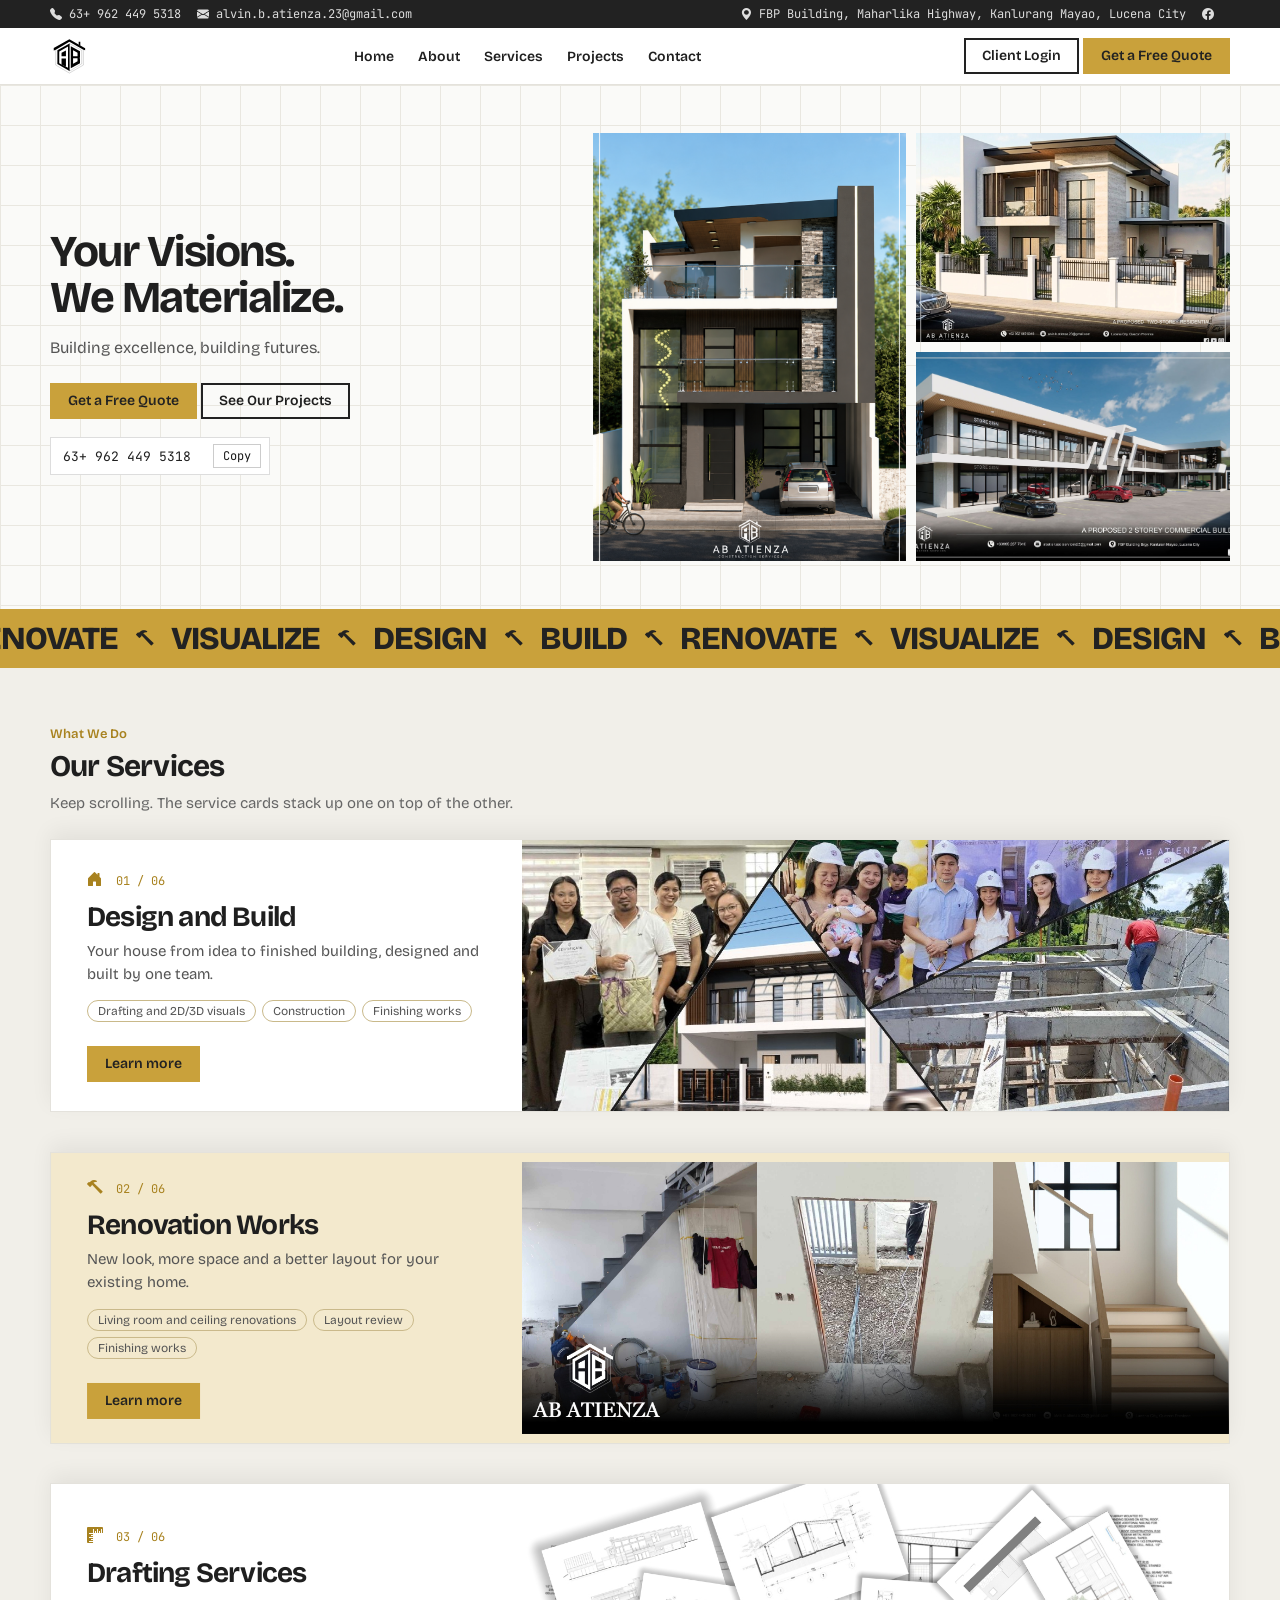
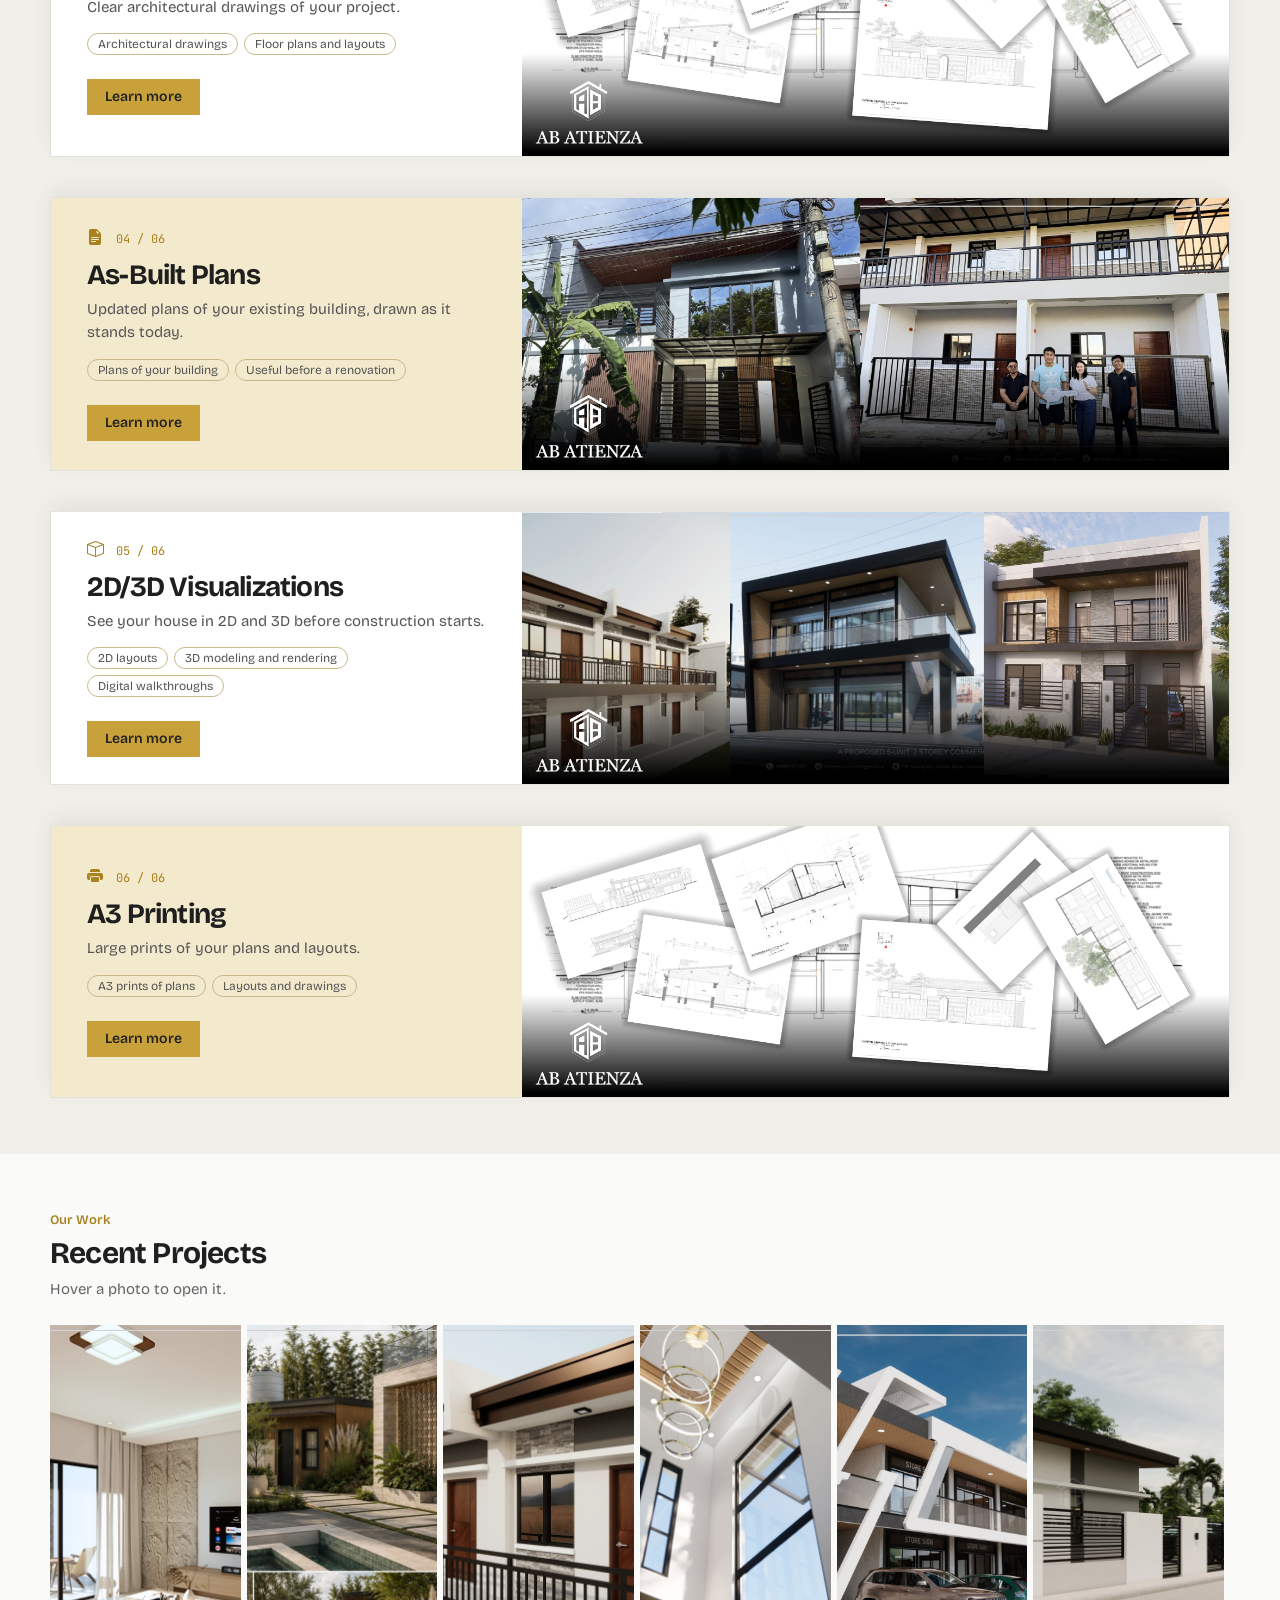
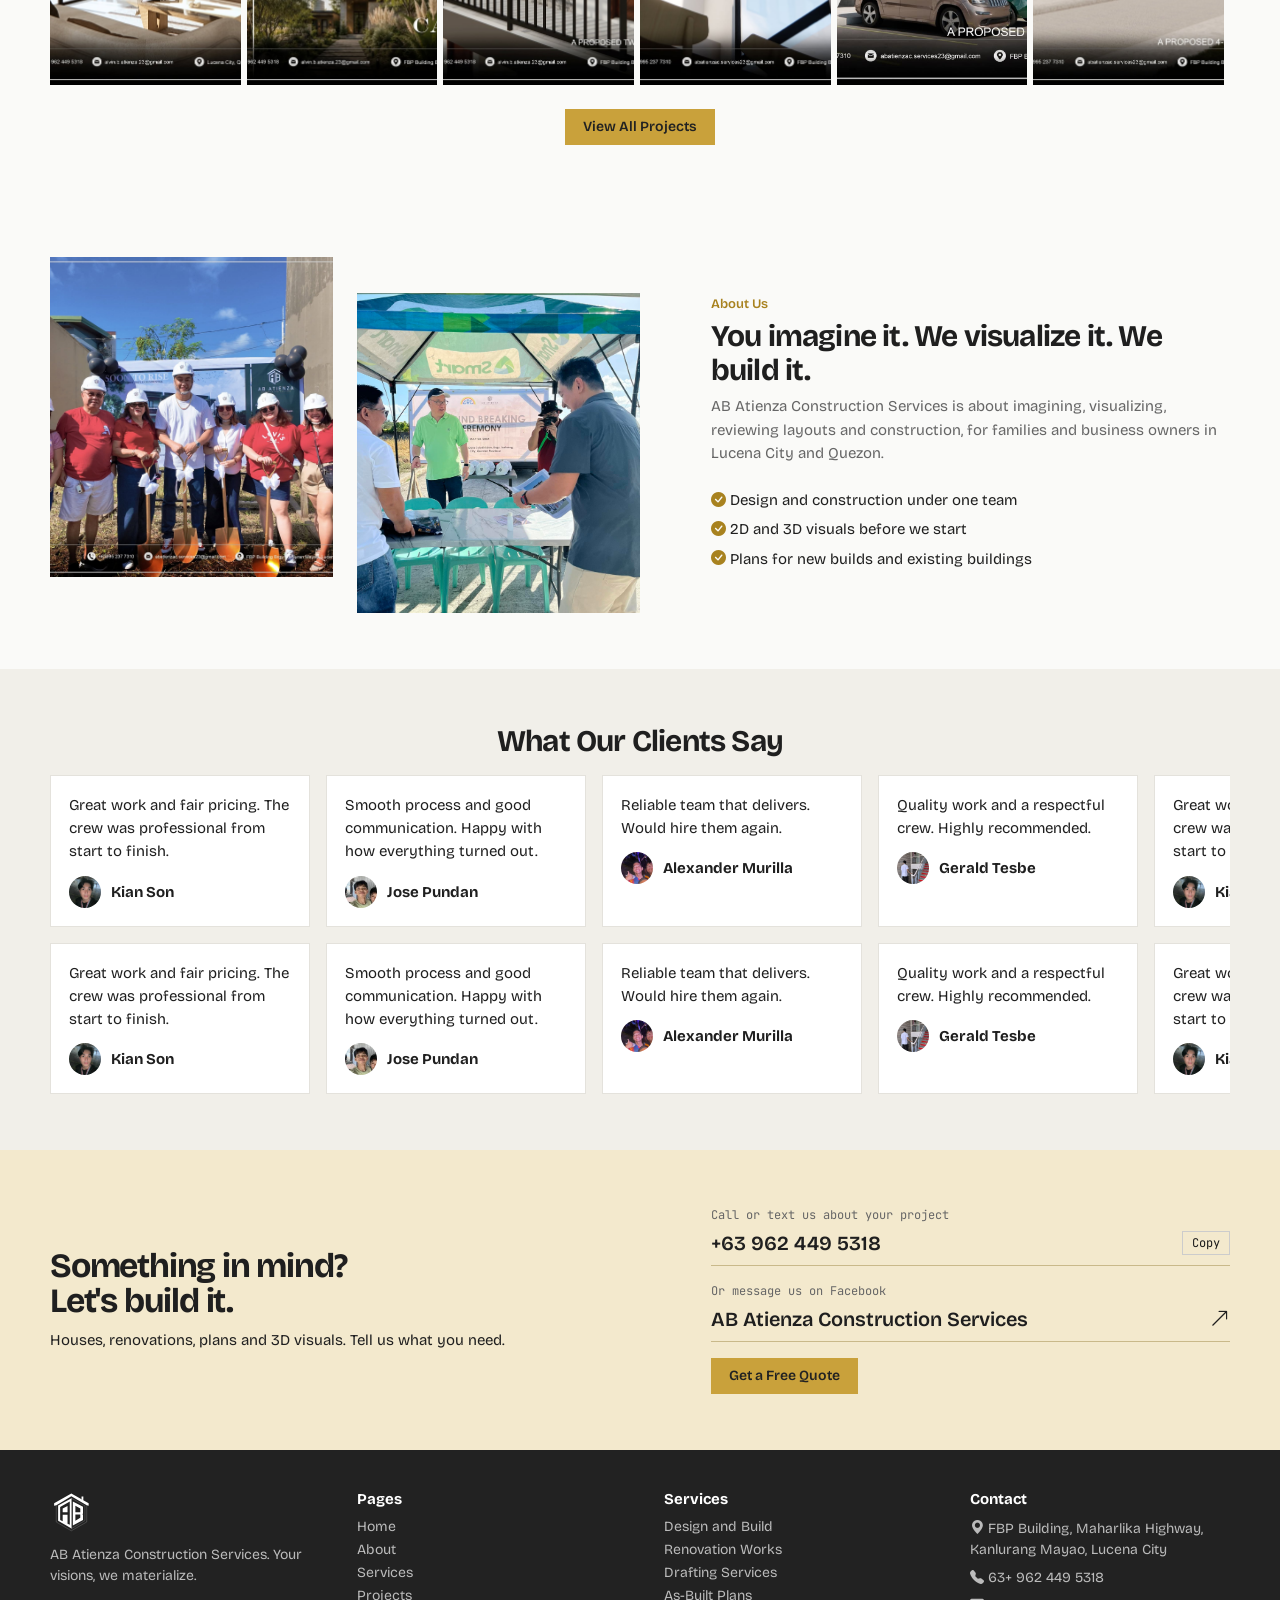
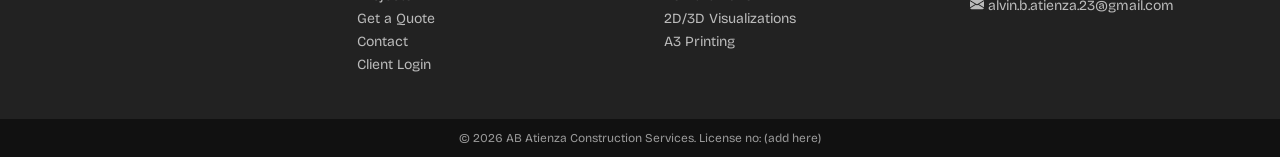
==== index.html @ c25ecf09 "v1" ====
<!doctype html>
<html>
  <head>
    <meta charset="UTF-8" />
    <title>AB Atienza Construction Services | Lucena City</title>
    <link rel="preconnect" href="https://fonts.googleapis.com" />
    <link rel="preconnect" href="https://fonts.gstatic.com" crossorigin />
    <link
      rel="stylesheet"
      href="https://fonts.googleapis.com/css2?family=Bricolage+Grotesque:opsz,wght@12..96,400;12..96,600;12..96,800&family=JetBrains+Mono&display=swap"
    />
    <link
      rel="stylesheet"
      href="https://cdn.jsdelivr.net/npm/bootstrap-icons@1.13.1/font/bootstrap-icons.min.css"
    />
    <link rel="stylesheet" href="css/styles.css" />
    <link rel="stylesheet" href="css/intro.css" />
    <script>
      // skip the intro on repeat visits (same session) and for reduced-motion visitors
      try {
        if (
          sessionStorage.getItem("abIntroSeen") === "1" ||
          matchMedia("(prefers-reduced-motion: reduce)").matches
        ) {
          document.documentElement.className = "no-intro";
        }
      } catch (e) {}
    </script>
    <noscript
      ><style>
        #intro {
          display: none;
        }
      </style></noscript
    >
  </head>
  <body>
    <!-- INTRO: logo pieces fly in and join. Remove this block, intro.css and intro.js to delete the intro. -->
    <div id="intro">
      <svg
        viewBox="0 0 1300 1150"
        xmlns="http://www.w3.org/2000/svg"
        aria-hidden="true"
      >
        <!-- Roof -->
        <g
          class="piece"
          style="--x: -1100px; --y: -750px; --r: -35deg; --d: 0.48s"
        >
          <polygon
            points="630,30 1142,320 1142,392 1085,372 630,112 190,372 122,394 122,318"
            fill="#000"
          />
        </g>
        <!-- Chimney -->
        <g
          class="piece"
          style="--x: 950px; --y: -900px; --r: 160deg; --d: 0.58s"
        >
          <polygon points="932,115 985,115 985,245 932,200" fill="#000" />
        </g>
        <!-- Outer hexagon outline -->
        <g class="piece" style="--x: 0px; --y: 1300px; --r: 12deg; --d: 0.16s">
          <polyline
            points="185,375 185,870 630,1130 1085,870 1085,375"
            fill="none"
            stroke="#000"
            stroke-width="5"
            stroke-linejoin="round"
          />
        </g>
        <!-- Right face -->
        <g
          class="piece"
          style="--x: 1250px; --y: 300px; --r: 25deg; --d: 0.08s"
        >
          <polygon
            points="635,170 1030,390 1030,830 635,1065"
            fill="#fff"
            stroke="#000"
            stroke-width="5"
            stroke-linejoin="round"
          />
        </g>
        <!-- Left face -->
        <g class="piece" style="--x: -1250px; --y: 350px; --r: -25deg; --d: 0s">
          <polygon points="240,385 635,170 635,1065 240,835" fill="#000" />
        </g>
        <!-- A -->
        <g
          class="piece"
          style="--x: -1000px; --y: 750px; --r: -50deg; --d: 0.3s"
        >
          <polygon
            class="ghost"
            points="300,425 585,265 585,955 300,810"
            fill="#fff"
          />
          <polygon points="375,585 375,470 518,395 518,585" fill="#000" />
          <polygon points="375,655 518,655 518,925 375,850" fill="#000" />
        </g>
        <!-- B -->
        <g
          class="piece"
          style="--x: 1000px; --y: 750px; --r: 55deg; --d: 0.38s"
        >
          <polygon
            points="675,262 975,420 975,622 958,638 975,655 975,810 675,975"
            fill="#000"
          />
          <polygon points="750,390 895,468 895,585 750,585" fill="#fff" />
          <polygon points="750,650 895,650 895,748 750,830" fill="#fff" />
        </g>
      </svg>
    </div>

    <div class="topbar">
      <div>
        <span><i class="bi bi-telephone-fill"></i> 63+ 962 449 5318</span
        ><span
          ><i class="bi bi-envelope-fill"></i>
          alvin.b.atienza.23@gmail.com</span
        >
      </div>
      <div>
        <span
          ><i class="bi bi-geo-alt-fill"></i> FBP Building, Maharlika Highway,
          Kanlurang Mayao, Lucena City</span
        ><a href="https://www.facebook.com/ABATIENZACONSTRUCTIONSERVICES/"
          ><i class="bi bi-facebook"></i
        ></a>
      </div>
    </div>

    <div class="navbar">
      <!-- LOGO -->
      <a href="index.html"
        ><img src="images/ab-logo.svg" alt="AB Atienza logo"
      /></a>
      <div class="menu">
        <a href="index.html">Home</a><a href="about.html">About</a
        ><a href="services.html">Services</a><a href="projects.html">Projects</a
        ><a href="contact.html">Contact</a>
      </div>
      <div>
        <a class="btn2" href="portal/login.html">Client Login</a>
        <a class="btn" href="quote.html">Get a Free Quote</a>
      </div>
    </div>

    <div class="hero" id="hero" onmousemove="moveInHero(event)">
      <div class="glow" id="glow"></div>
      <div class="herotext">
        <h1>
          <span class="w1">Your Visions.</span>
          <span class="w2">We Materialize.</span>
        </h1>
        <p class="herosub">Building excellence, building futures.</p>
        <a class="btn" href="quote.html">Get a Free Quote</a>
        <a class="btn2" href="projects.html">See Our Projects</a>
        <div class="phonechip">
          <span>63+ 962 449 5318</span
          ><button class="copybutton" onclick="copyPhone(this)">Copy</button>
        </div>
      </div>
      <div class="collage">
        <img
          class="big"
          src="images/collage/2.png"
          alt="Proposed residential renovation"
        />
        <img src="images/collage/1.jpg" alt="Proposed two-storey residential" />
        <img
          src="images/collage/3.jpg"
          alt="Proposed two-storey commercial building"
        />
      </div>
    </div>

    <div class="band">
      <div class="bandtext" id="bandText">
        <div class="bandgroup">
          <span>DESIGN</span><i class="bi bi-hammer"></i><span>BUILD</span
          ><i class="bi bi-hammer"></i><span>RENOVATE</span
          ><i class="bi bi-hammer"></i><span>VISUALIZE</span
          ><i class="bi bi-hammer"></i>
        </div>
        <div class="bandgroup">
          <span>DESIGN</span><i class="bi bi-hammer"></i><span>BUILD</span
          ><i class="bi bi-hammer"></i><span>RENOVATE</span
          ><i class="bi bi-hammer"></i><span>VISUALIZE</span
          ><i class="bi bi-hammer"></i>
        </div>
        <div class="bandgroup">
          <span>DESIGN</span><i class="bi bi-hammer"></i><span>BUILD</span
          ><i class="bi bi-hammer"></i><span>RENOVATE</span
          ><i class="bi bi-hammer"></i><span>VISUALIZE</span
          ><i class="bi bi-hammer"></i>
        </div>
      </div>
    </div>

    <div class="section gray">
      <p class="gold">What We Do</p>
      <h2 class="title">Our Services</h2>
      <p class="sub">
        Keep scrolling. The service cards stack up one on top of the other.
      </p>
      <div class="stack">
        <div class="stackcard">
          <div class="stacktext">
            <span class="stacknum"
              ><i class="bi bi-house-door-fill"></i> 01 / 06</span
            >
            <h3>Design and Build</h3>
            <p>
              Your house from idea to finished building, designed and built by
              one team.
            </p>
            <div class="stacktags">
              <span class="stacktag">Drafting and 2D/3D visuals</span
              ><span class="stacktag">Construction</span
              ><span class="stacktag">Finishing works</span>
            </div>
            <a class="btn" href="services.html">Learn more</a>
          </div>
          <img src="images/services/designtobuild.jpg" alt="Design and Build" />
        </div>
        <div class="stackcard">
          <div class="stacktext">
            <span class="stacknum"><i class="bi bi-hammer"></i> 02 / 06</span>
            <h3>Renovation Works</h3>
            <p>
              New look, more space and a better layout for your existing home.
            </p>
            <div class="stacktags">
              <span class="stacktag">Living room and ceiling renovations</span
              ><span class="stacktag">Layout review</span
              ><span class="stacktag">Finishing works</span>
            </div>
            <a class="btn" href="services.html">Learn more</a>
          </div>
          <img src="images/services/renovation.jpg" alt="Renovation Works" />
        </div>
        <div class="stackcard">
          <div class="stacktext">
            <span class="stacknum"><i class="bi bi-rulers"></i> 03 / 06</span>
            <h3>Drafting Services</h3>
            <p>Clear architectural drawings of your project.</p>
            <div class="stacktags">
              <span class="stacktag">Architectural drawings</span
              ><span class="stacktag">Floor plans and layouts</span>
            </div>
            <a class="btn" href="services.html">Learn more</a>
          </div>
          <img src="images/services/drawing.jpg" alt="Drafting Services" />
        </div>
        <div class="stackcard">
          <div class="stacktext">
            <span class="stacknum"
              ><i class="bi bi-file-earmark-text-fill"></i> 04 / 06</span
            >
            <h3>As-Built Plans</h3>
            <p>
              Updated plans of your existing building, drawn as it stands today.
            </p>
            <div class="stacktags">
              <span class="stacktag">Plans of your building</span
              ><span class="stacktag">Useful before a renovation</span>
            </div>
            <a class="btn" href="services.html">Learn more</a>
          </div>
          <img src="images/services/builtplans.jpg" alt="As-Built Plans" />
        </div>
        <div class="stackcard">
          <div class="stacktext">
            <span class="stacknum"><i class="bi bi-box"></i> 05 / 06</span>
            <h3>2D/3D Visualizations</h3>
            <p>See your house in 2D and 3D before construction starts.</p>
            <div class="stacktags">
              <span class="stacktag">2D layouts</span
              ><span class="stacktag">3D modeling and rendering</span
              ><span class="stacktag">Digital walkthroughs</span>
            </div>
            <a class="btn" href="services.html">Learn more</a>
          </div>
          <img src="images/services/drafting.jpg" alt="2D/3D Visualizations" />
        </div>
        <div class="stackcard">
          <div class="stacktext">
            <span class="stacknum"
              ><i class="bi bi-printer-fill"></i> 06 / 06</span
            >
            <h3>A3 Printing</h3>
            <p>Large prints of your plans and layouts.</p>
            <div class="stacktags">
              <span class="stacktag">A3 prints of plans</span
              ><span class="stacktag">Layouts and drawings</span>
            </div>
            <a class="btn" href="services.html">Learn more</a>
          </div>
          <img src="images/services/drawing.jpg" alt="A3 Printing" />
        </div>
      </div>
    </div>

    <div class="section">
      <p class="gold">Our Work</p>
      <h2 class="title">Recent Projects</h2>
      <p class="sub">Hover a photo to open it.</p>
      <div class="panels">
        <div class="panel">
          <img
            src="images/recent-projects/livingroom.jpg"
            alt="Project 1"
          /><span>Living Room Renovation</span>
        </div>
        <div class="panel">
          <img
            src="images/recent-projects/casamaria.jpg"
            alt="Project 2"
          /><span>Casa Maria - Private Resort</span>
        </div>
        <div class="panel">
          <img
            src="images/recent-projects/residential.jpg"
            alt="Project 3"
          /><span>Two-Story Residential Building</span>
        </div>
        <div class="panel">
          <img
            src="images/recent-projects/highceiling.jpg"
            alt="Project 4"
          /><span>High Ceiling Renovation</span>
        </div>
        <div class="panel">
          <img
            src="images/recent-projects/commercial.jpg"
            alt="Project 5"
          /><span>Two-Story Commercial Building</span>
        </div>
        <div class="panel">
          <img src="images/recent-projects/bungalow.jpg" alt="Project 6" /><span
            >4 Bedroom Bungalow house</span
          >
        </div>
      </div>
      <p class="center">
        <a class="btn" href="projects.html">View All Projects</a>
      </p>
    </div>

    <div class="section about">
      <div class="aboutpics">
        <img src="images/team.jpg" alt="Our work" /><img
          src="images/team2.jpg"
          alt="Our work"
        />
      </div>
      <div class="abouttext">
        <p class="gold">About Us</p>
        <h2 class="title">You imagine it. We visualize it. We build it.</h2>
        <p class="sub">
          AB Atienza Construction Services is about imagining, visualizing,
          reviewing layouts and construction, for families and business owners
          in Lucena City and Quezon.
        </p>
        <p class="check">
          <i class="bi bi-check-circle-fill"></i> Design and construction under
          one team
        </p>
        <p class="check">
          <i class="bi bi-check-circle-fill"></i> 2D and 3D visuals before we
          start
        </p>
        <p class="check">
          <i class="bi bi-check-circle-fill"></i> Plans for new builds and
          existing buildings
        </p>
      </div>
    </div>

    <div class="section gray">
      <h2 class="title center">What Our Clients Say</h2>
      <!-- placeholder reviews: replace with real client feedback -->
      <div class="marquee">
        <div class="track" id="track1">
          <div class="review">
            <p>
              Great work and fair pricing. The crew was professional from start
              to finish.
            </p>
            <div class="person">
              <img src="images/clients/kian.png" alt="Client" /><b>Kian Son</b>
            </div>
          </div>
          <div class="review">
            <p>
              Smooth process and good communication. Happy with how everything
              turned out.
            </p>
            <div class="person">
              <img src="images/clients/jose.jpg" alt="Client" /><b
                >Jose Pundan</b
              >
            </div>
          </div>
          <div class="review">
            <p>Reliable team that delivers. Would hire them again.</p>
            <div class="person">
              <img src="images/clients/alex.jpg" alt="Client" /><b
                >Alexander Murilla</b
              >
            </div>
          </div>
          <div class="review">
            <p>Quality work and a respectful crew. Highly recommended.</p>
            <div class="person">
              <img src="images/clients/gerald.jpg" alt="Client" /><b
                >Gerald Tesbe</b
              >
            </div>
          </div>
        </div>
      </div>
      <div class="marquee"><div class="track back" id="track2"></div></div>
    </div>

    <div class="cta">
      <div class="ctatext">
        <h2>Something in mind?<br />Let's build it.</h2>
        <p>Houses, renovations, plans and 3D visuals. Tell us what you need.</p>
      </div>
      <div class="ctabox">
        <p class="hint2">Call or text us about your project</p>
        <div class="ctaline">
          <a href="tel:+639624495318">+63 962 449 5318</a
          ><button class="copybutton" onclick="copyPhone(this)">Copy</button>
        </div>
        <p class="hint2">Or message us on Facebook</p>
        <div class="ctaline">
          <a href="https://www.facebook.com/ABATIENZACONSTRUCTIONSERVICES/"
            >AB Atienza Construction Services</a
          ><i class="bi bi-arrow-up-right"></i>
        </div>
        <a class="btn" href="quote.html">Get a Free Quote</a>
      </div>
    </div>

    <div class="footer">
      <div class="fcol">
        <img src="images/ab-logo-footer.svg" alt="AB Atienza logo" />
        <p>AB Atienza Construction Services. Your visions, we materialize.</p>
      </div>
      <div class="fcol">
        <h3>Pages</h3>
        <a href="index.html">Home</a><a href="about.html">About</a
        ><a href="services.html">Services</a><a href="projects.html">Projects</a
        ><a href="quote.html">Get a Quote</a><a href="contact.html">Contact</a
        ><a href="portal/login.html">Client Login</a>
      </div>
      <div class="fcol">
        <h3>Services</h3>
        <a href="services.html">Design and Build</a
        ><a href="services.html">Renovation Works</a
        ><a href="services.html">Drafting Services</a
        ><a href="services.html">As-Built Plans</a
        ><a href="services.html">2D/3D Visualizations</a
        ><a href="services.html">A3 Printing</a>
      </div>
      <div class="fcol">
        <h3>Contact</h3>
        <p>
          <i class="bi bi-geo-alt-fill"></i> FBP Building, Maharlika Highway,
          Kanlurang Mayao, Lucena City
        </p>
        <p><i class="bi bi-telephone-fill"></i> 63+ 962 449 5318</p>
        <p><i class="bi bi-envelope-fill"></i> alvin.b.atienza.23@gmail.com</p>
      </div>
    </div>
    <div class="copy">
      &copy; 2026 AB Atienza Construction Services. License no: (add here)
    </div>

    <script src="js/intro.js"></script>
    <script src="js/main.js"></script>
  </body>
</html>
---- css/styles.css ----
/* ---------- size scale ----------
   Change a value here and every page follows.
   Measured from Notion and Grok at a 1440 x 960 viewport:
   UI text 14px, controls 36px, bars 44-56px, headings 24-32px. */
:root {
  --fs-label: 12px; /* mono labels, captions, fine print */
  --fs-small: 13px; /* secondary text */
  --fs-ui: 14px; /* nav, buttons, inputs, chips */
  --fs-body: 15px; /* paragraphs */
  --fs-lead: 16px; /* intro text under a big heading */
  --fs-h3: 20px; /* card and feature titles */
  --fs-h2: 30px; /* section titles */
  --fs-h1: 44px; /* page hero titles */

  /* side space: content stays 1180px wide and centered on big screens */
  --gutter: max(32px, calc((100% - 1180px) / 2));
  --section-y: 56px;

  --review-w: 260px; /* review card width, used by the loop animation */
  --review-gap: 16px;
}

* {
  box-sizing: border-box;
}
body {
  margin: 0;
  font-family: "Bricolage Grotesque", Arial, sans-serif;
  font-size: var(--fs-body);
  color: #1f1f1f;
  background: #fafaf8;
}
a {
  color: inherit;
  text-decoration: none;
}
img {
  display: block;
  width: 100%;
}
h1,
h2,
h3,
p {
  margin: 0;
}
p {
  line-height: 1.55;
}
button {
  font-family: inherit;
  cursor: pointer;
}
/* ---------- form controls ----------
   Browser dark mode paints buttons and boxes white-on-black.
   These rules keep every button, input and dropdown light and readable. */
:root {
  color-scheme: light;
}
button,
input,
select,
textarea {
  color: #1f1f1f;
  font-family: inherit;
}
input[type="text"],
input[type="password"],
input[type="number"],
input[type="email"],
select,
textarea {
  background-color: #fff;
}
option {
  color: #1f1f1f;
  background: #fff;
}
::placeholder {
  color: #8a8a8a;
  opacity: 1;
}
/* browser autofill turns boxes light blue with white text: keep them white */
input:-webkit-autofill,
input:-webkit-autofill:hover,
input:-webkit-autofill:focus {
  -webkit-box-shadow: 0 0 0 1000px #fff inset;
  -webkit-text-fill-color: #1f1f1f;
  caret-color: #1f1f1f;
}

.gold {
  color: #a8821f;
  font-weight: 600;
  font-size: var(--fs-small);
  margin-bottom: 6px;
}
.center {
  text-align: center;
}

.topbar {
  display: flex;
  justify-content: space-between;
  background: #222;
  color: #ddd;
  padding: 6px var(--gutter);
  font-family: "JetBrains Mono", monospace;
  font-size: var(--fs-label);
}
.topbar span,
.topbar a {
  margin-right: 16px;
}
.navbar {
  position: sticky;
  top: 0;
  z-index: 10;
  display: flex;
  justify-content: space-between;
  align-items: center;
  padding: 8px var(--gutter);
  background: #fff;
  border-bottom: 1px solid #e4e2dc;
}
.navbar img {
  width: 40px;
  height: 40px;
}
.menu {
  display: flex;
}
.menu a {
  margin: 0 12px;
  font-size: var(--fs-ui);
  font-weight: 600;
}
.menu a:hover {
  color: #a8821f;
}
.btn {
  display: inline-block;
  background: #c9a13b;
  color: #222;
  padding: 8px 18px;
  font-weight: 600;
  border: none;
  font-size: var(--fs-ui);
  line-height: 20px;
}
.btn:hover {
  background: #222;
  color: #fff;
}
.btn2 {
  display: inline-block;
  border: 2px solid #222;
  padding: 6px 16px;
  font-size: var(--fs-ui);
  font-weight: 600;
  line-height: 20px;
}
.btn2:hover {
  background: #222;
  color: #fff;
}

.hero {
  position: relative;
  display: flex;
  align-items: center;
  justify-content: space-between;
  padding: 48px var(--gutter);
  overflow: hidden;
  background-color: #fafaf8;
  background-image:
    linear-gradient(#e9e7e0 1px, transparent 1px),
    linear-gradient(90deg, #e9e7e0 1px, transparent 1px);
  background-size: 40px 40px;
}
.glow {
  position: absolute;
  top: 0;
  left: 0;
  width: 100%;
  height: 100%;
  pointer-events: none;
}
.herotext {
  position: relative;
  width: 42%;
}
.herotext h1 {
  font-size: var(--fs-h1);
  line-height: 1.04;
  letter-spacing: -1.5px;
  margin: 10px 0 16px 0;
}
.herotext h1 span {
  display: inline-block;
  animation: rise 0.8s both;
}
.w2 {
  animation-delay: 0.2s;
}
.w3 {
  animation-delay: 0.4s;
}
@keyframes rise {
  from {
    opacity: 0;
    transform: translateY(28px);
  }
  to {
    opacity: 1;
    transform: translateY(0);
  }
}
.herosub {
  color: #555;
  width: 80%;
  margin-bottom: 22px;
  font-size: var(--fs-lead);
}
.phonechip {
  display: flex;
  justify-content: space-between;
  align-items: center;
  width: 220px;
  margin-top: 18px;
  padding: 6px 8px 6px 12px;
  background: #fff;
  border: 1px solid #ddd;
  font-family: "JetBrains Mono", monospace;
  font-size: var(--fs-small);
}
.copybutton {
  background: none;
  border: 1px solid #ccc;
  padding: 3px 9px;
  font-family: "JetBrains Mono", monospace;
  font-size: var(--fs-label);
}

.copybutton {
  color: #1a1a1a;
}

.copybutton:hover {
  background: #c9a13b;
}

.collage {
  position: relative;
  display: grid;
  grid-template-columns: 1fr 1fr;
  gap: 10px;
  width: 54%;
  align-self: center;
}
.collage img {
  width: 100%;
  height: auto;
  aspect-ratio: 3 / 2;
  object-fit: cover;
  transition: transform 0.3s;
}
.collage img:first-child {
  grid-row: 1 / span 2;
  aspect-ratio: auto;
  height: 0;
  min-height: 100%; /* stretches to the height of the two right images */
  object-position: 48% center; /* keeps the building centered in the portrait crop */
}
.collage img:hover {
  transform: scale(1.05) rotate(-1.5deg);
}

.trail {
  position: absolute;
  width: 112px;
  height: 80px;
  object-fit: cover;
  border: 3px solid #fff;
  pointer-events: none;
  animation: fadeout 0.9s forwards;
}
@keyframes fadeout {
  from {
    opacity: 1;
    transform: rotate(-4deg);
  }
  to {
    opacity: 0;
    transform: scale(0.6) rotate(8deg);
  }
}

.band {
  overflow: hidden;
  background: #c9a13b;
  color: #222;
  padding: 10px 0;
}
.bandtext {
  display: flex;
  width: 100%;
}
.bandgroup {
  display: flex;
  align-items: center;
  flex-shrink: 0;
  font-size: 32px;
  font-weight: 800;
  letter-spacing: -1px;
}
.bandgroup span {
  margin: 0 18px;
}
.bandgroup i {
  font-size: 18px;
}

.section {
  padding: var(--section-y) var(--gutter);
}
.gray {
  background: #f1efe9;
}
.title {
  font-size: var(--fs-h2);
  line-height: 1.12;
  letter-spacing: -0.8px;
  margin-bottom: 8px;
}
.sub {
  color: #666;
  margin-bottom: 24px;
}

.stack {
  display: flex;
  flex-direction: column;
  margin-top: 20px;
}
.stackcard {
  position: sticky;
  display: flex;
  justify-content: space-between;
  align-items: center;
  margin-bottom: 40px;
  background: #fff;
  border: 1px solid #e4e2dc;
  box-shadow: 0 -8px 20px rgba(0, 0, 0, 0.06);
  overflow: hidden;
  transform-origin: top center;
}
.stackcard:last-child {
  margin-bottom: 0;
}
.stackcard:nth-child(even) {
  background: #f3e9cd;
}
.stackcard:nth-child(1) {
  top: 84px;
}
.stackcard:nth-child(2) {
  top: 98px;
}
.stackcard:nth-child(3) {
  top: 112px;
}
.stackcard:nth-child(4) {
  top: 126px;
}
.stackcard:nth-child(5) {
  top: 140px;
}
.stackcard:nth-child(6) {
  top: 154px;
}
.stacktext {
  display: flex;
  flex-direction: column;
  align-items: flex-start;
  width: 40%;
  padding: 24px 36px;
}
.stacknum {
  margin-bottom: 10px;
  font-family: "JetBrains Mono", monospace;
  font-size: var(--fs-label);
  color: #a8821f;
}
.stacknum i {
  margin-right: 6px;
  font-size: 16px;
}
.stacktext h3 {
  margin-bottom: 6px;
  font-size: 28px;
  letter-spacing: -0.8px;
}
.stacktext p {
  margin-bottom: 14px;
  color: #555;
}
.stacktags {
  display: flex;
  flex-wrap: wrap;
  margin-bottom: 18px;
}
.stacktag {
  margin: 0 6px 6px 0;
  padding: 3px 10px;
  border: 1px solid #c9b98a;
  border-radius: 999px;
  font-size: var(--fs-label);
  color: #555;
}
.stackcard img {
  width: 60%;
  height: auto;
}

.panels {
  display: flex;
  height: 360px;
}
.panel {
  position: relative;
  flex: 1;
  overflow: hidden;
  margin-right: 6px;
  transition: flex 0.5s;
}
.panel:hover {
  flex: 5;
}
.panel img {
  width: 100%;
  height: 100%;
  object-fit: cover;
}
.panel span {
  position: absolute;
  left: 0;
  bottom: 0;
  width: 100%;
  padding: 12px 14px;
  background: rgba(255, 255, 255, 0.92);
  font-size: var(--fs-ui);
  font-weight: 600;
  opacity: 0;
  transition: opacity 0.4s;
}
.panel:hover span {
  opacity: 1;
}
.section .center a {
  display: inline-block;
  margin-top: 24px;
}

.about {
  display: flex;
  align-items: center;
}
.aboutpics {
  display: flex;
  justify-content: space-between;
  width: 50%;
}
.aboutpics img {
  width: 48%;
  height: 320px;
  object-fit: cover;
}
.aboutpics img:last-child {
  margin-top: 36px;
}
.abouttext {
  width: 44%;
  margin-left: 6%;
}
.check {
  margin-bottom: 6px;
}
.check i {
  color: #a8821f;
}

.marquee {
  overflow: hidden;
  margin-top: 16px;
}
.track {
  display: flex;
  animation: slideleft 26s linear infinite;
}
.track:hover {
  animation-play-state: paused;
}
.back {
  animation-name: slideright;
}
/* one loop = the 4 original review cards (card width + gap) */
@keyframes slideleft {
  from {
    margin-left: 0;
  }
  to {
    margin-left: calc((var(--review-w) + var(--review-gap)) * -4);
  }
}
@keyframes slideright {
  from {
    margin-left: calc((var(--review-w) + var(--review-gap)) * -4);
  }
  to {
    margin-left: 0;
  }
}
.review {
  flex-shrink: 0;
  width: var(--review-w);
  margin-right: var(--review-gap);
  padding: 18px;
  background: #fff;
  border: 1px solid #e4e2dc;
}
.person {
  display: flex;
  align-items: center;
  margin-top: 12px;
}
.person img {
  width: 32px;
  height: 32px;
  margin-right: 10px;
  border-radius: 50%;
}

.cta {
  display: flex;
  justify-content: space-between;
  align-items: center;
  padding: var(--section-y) var(--gutter);
  background: #f3e9cd;
}
.ctatext h2 {
  font-size: 34px;
  line-height: 1.05;
  letter-spacing: -1.2px;
  margin-bottom: 10px;
}
.ctabox {
  width: 44%;
}
.hint2 {
  font-family: "JetBrains Mono", monospace;
  font-size: var(--fs-label);
  color: #666;
}
.ctaline {
  display: flex;
  justify-content: space-between;
  align-items: center;
  margin: 6px 0 16px 0;
  padding-bottom: 10px;
  border-bottom: 1px solid #c9b98a;
  font-size: var(--fs-h3);
  font-weight: 600;
}
.ctaline a:hover {
  color: #a8821f;
}

.footer {
  display: flex;
  justify-content: space-between;
  background: #222;
  color: #bbb;
  padding: 40px var(--gutter);
  font-size: var(--fs-ui);
}
.fcol {
  width: 22%;
}
.footer img {
  width: 44px;
  height: 44px;
  margin-bottom: 10px;
}
.footer h3 {
  color: #fff;
  margin-bottom: 10px;
  font-size: var(--fs-body);
}
.footer a {
  display: block;
  margin-bottom: 6px;
}
.footer a:hover {
  color: #c9a13b;
}
.footer p {
  margin-bottom: 6px;
}
.copy {
  background: #111;
  color: #999;
  text-align: center;
  padding: 12px;
  font-size: var(--fs-label);
}
---- css/intro.css ----
/* ---------- intro: logo pieces fly in and join, then the homepage shows ---------- */
#intro {
  position: fixed;
  inset: 0;
  z-index: 1000; /* above the sticky navbar (z-index 10) */
  display: grid;
  place-items: center;
  overflow: hidden;
  background: #fff; /* the logo artwork is black on white */
  border-bottom: 4px solid #fff; /* turns gold on exit, see below */
  transition:
    transform 0.8s cubic-bezier(0.76, 0, 0.24, 1),
    border-color 0.2s ease;
}
/* exit: the logo fades, then the white screen lifts away like a shutter
   with a gold edge, uncovering the homepage */
#intro.out {
  transform: translateY(-100%);
  border-bottom-color: #c9a13b;
  pointer-events: none;
}
#intro.out svg {
  opacity: 0;
  transform: scale(0.92);
  transition:
    opacity 0.35s ease,
    transform 0.5s ease;
}
/* set by the small script in <head> on repeat visits */
.no-intro #intro {
  display: none;
}
/* no scrolling while the intro plays */
.intro-on {
  overflow: hidden;
}
/* hold the hero text until the intro ends, so its rise animation is seen */
.intro-on .herotext h1 span {
  animation-play-state: paused;
}

#intro svg {
  width: min(36vmin, 300px);
  height: auto;
  overflow: visible;
}

/* Each piece starts displaced (--x, --y, --r) and flies to its home position.
   --d is the delay, so the pieces land one after another. */
.piece {
  transform-box: fill-box;
  transform-origin: center;
  opacity: 0;
}
#intro.run .piece {
  animation: fly 1.1s cubic-bezier(0.16, 1, 0.3, 1) var(--d) forwards;
}
@keyframes fly {
  0% {
    transform: translate(var(--x), var(--y)) rotate(var(--r)) scale(0.55);
    opacity: 0;
  }
  25% {
    opacity: 1;
  }
  100% {
    transform: none;
    opacity: 1;
  }
}

/* White pieces disappear on a white background, so the A gets a thin
   outline while it flies. The outline fades out as it lands. */
#intro.run .ghost {
  stroke: #000;
  stroke-width: 6;
  stroke-linejoin: round;
  animation: ink 1.1s linear var(--d) forwards;
}
@keyframes ink {
  0%,
  40% {
    stroke-opacity: 1;
  }
  100% {
    stroke-opacity: 0;
  }
}

/* small pulse when everything has landed */
#intro.run svg {
  animation: settle 0.45s ease-in-out 1.7s;
}
@keyframes settle {
  50% {
    transform: scale(1.035);
  }
}
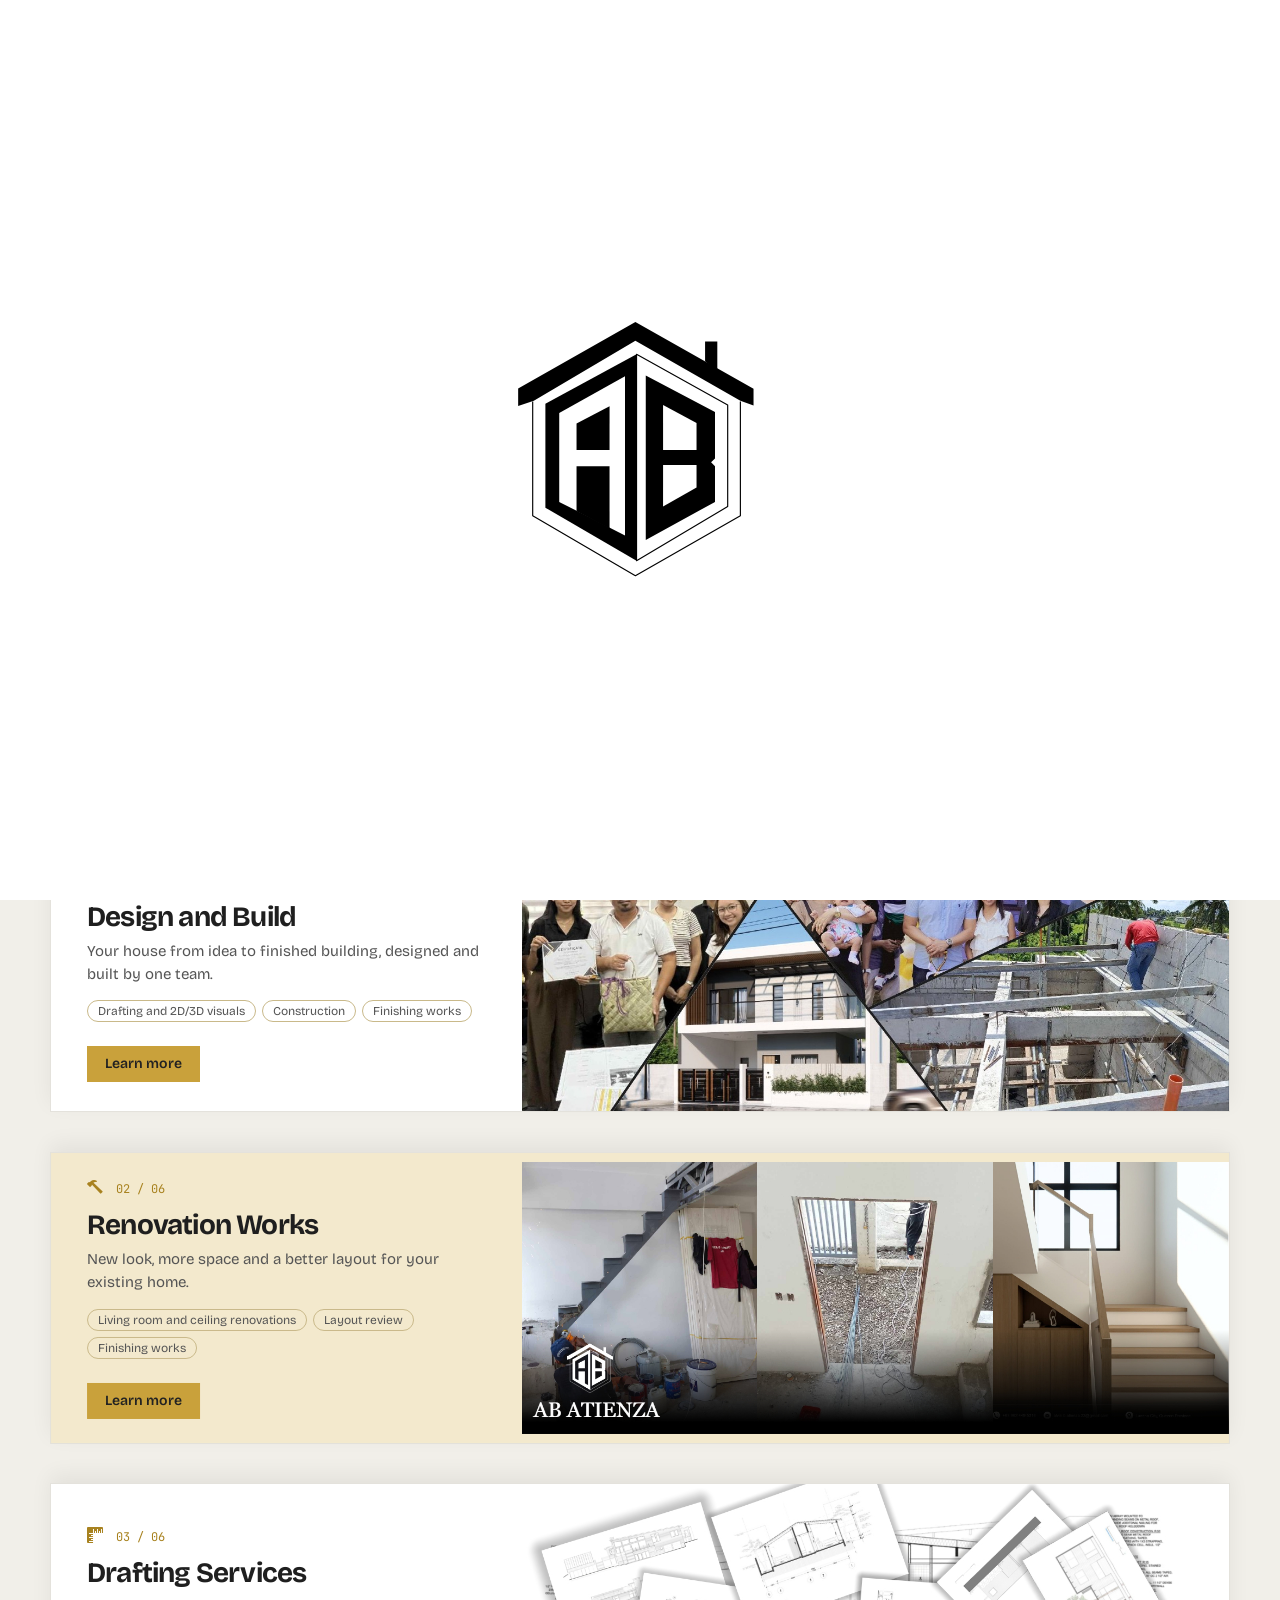
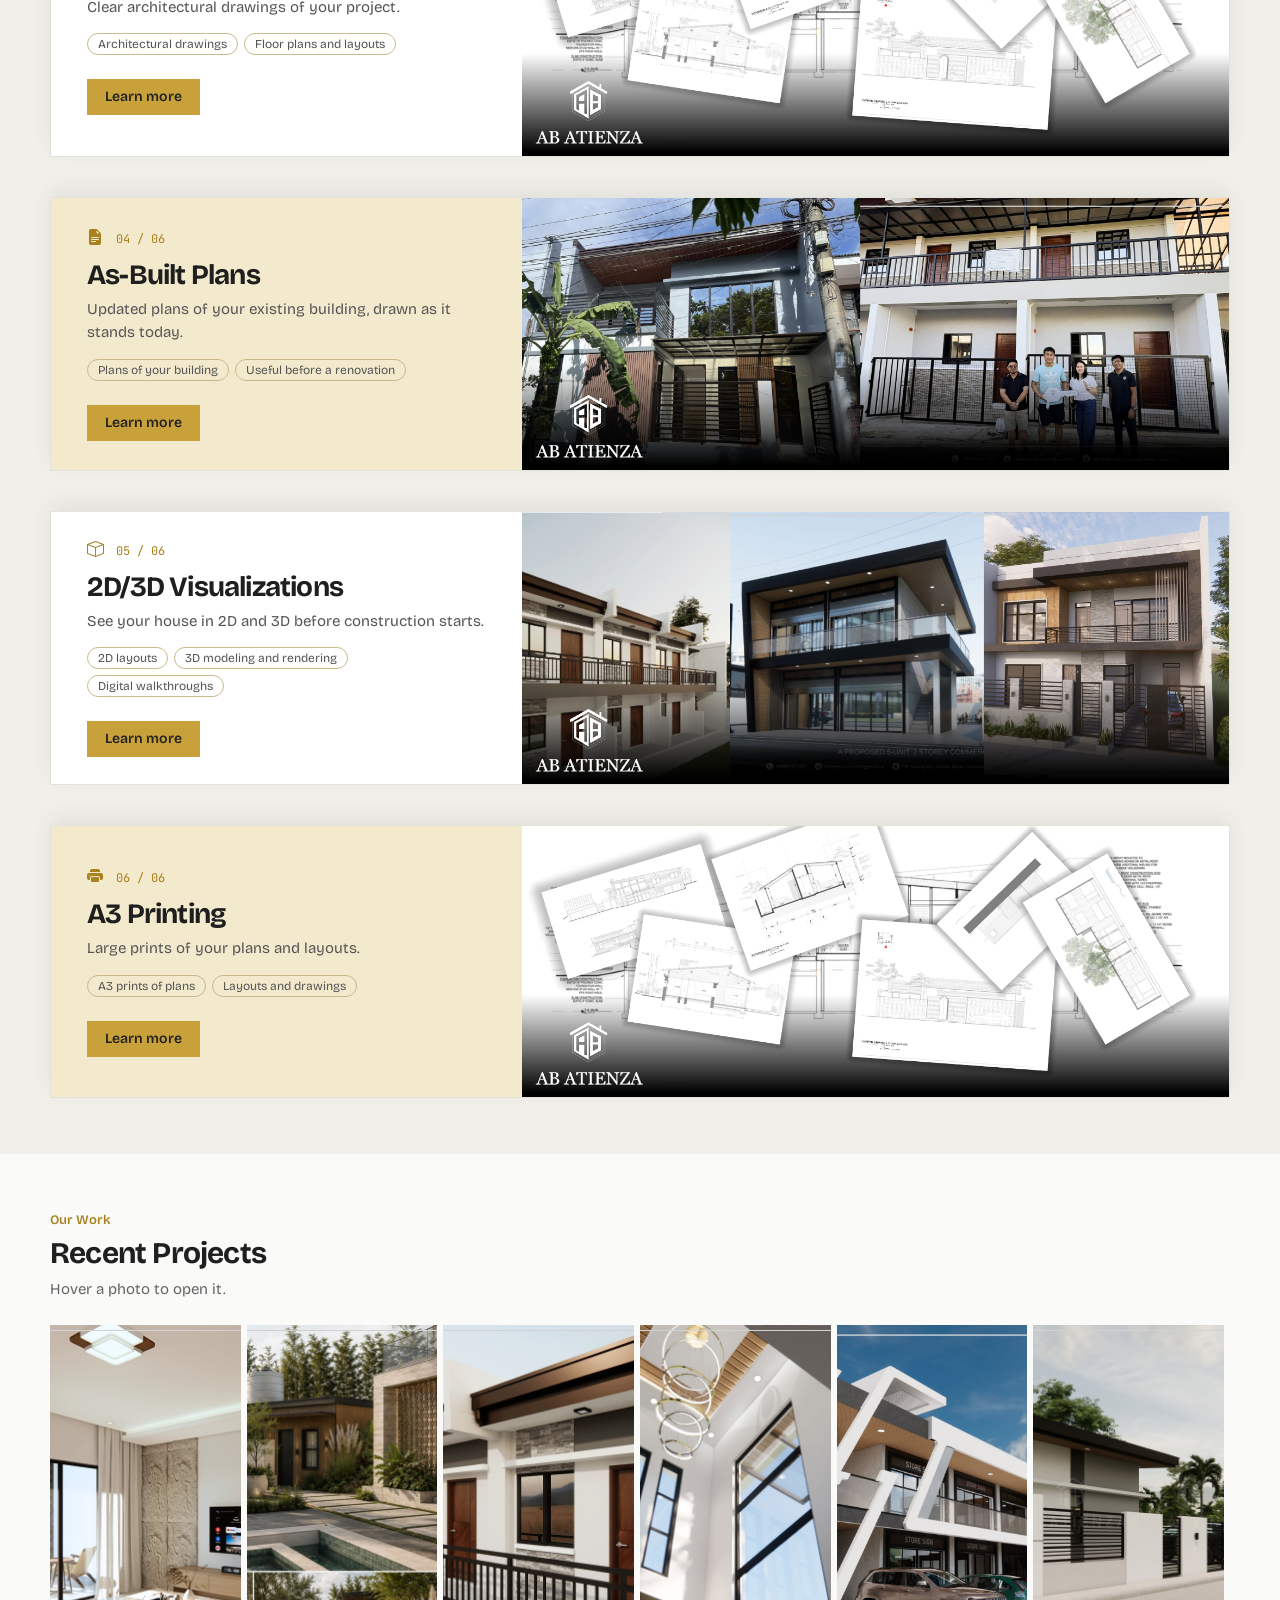
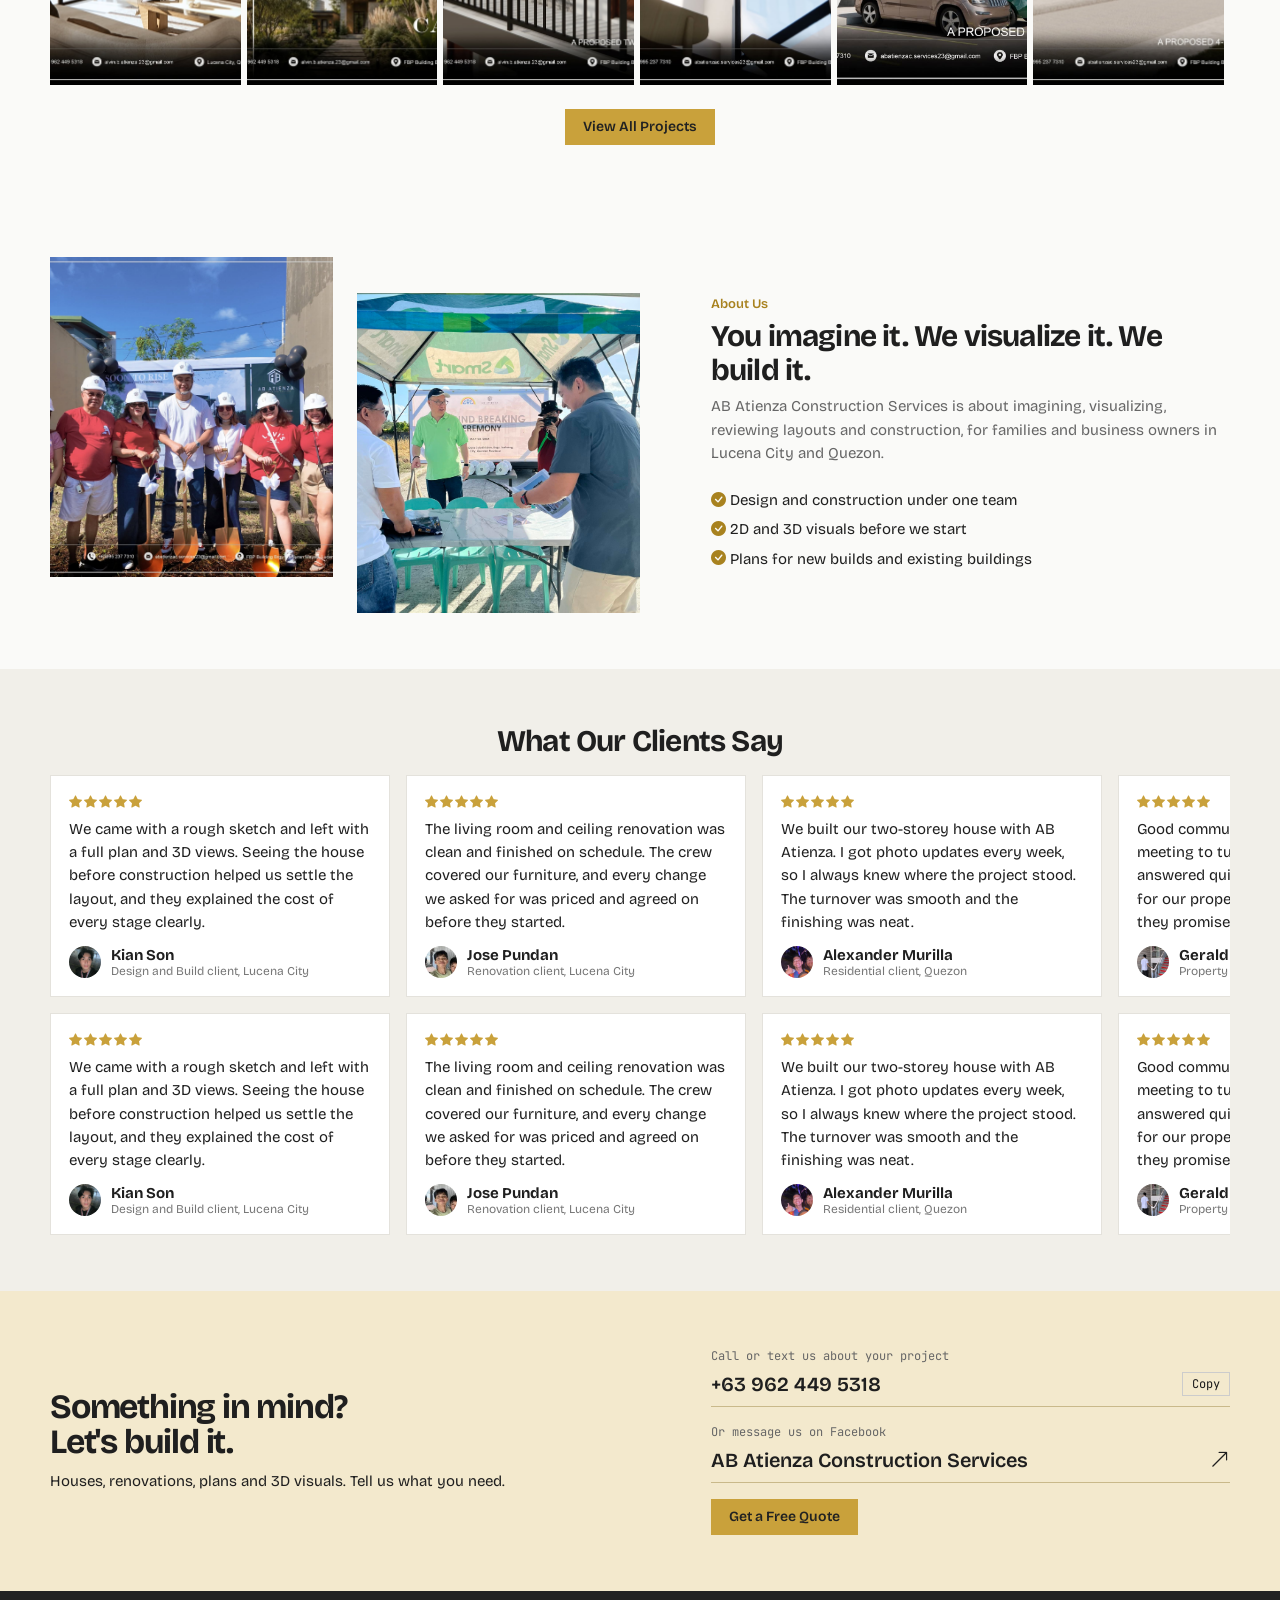
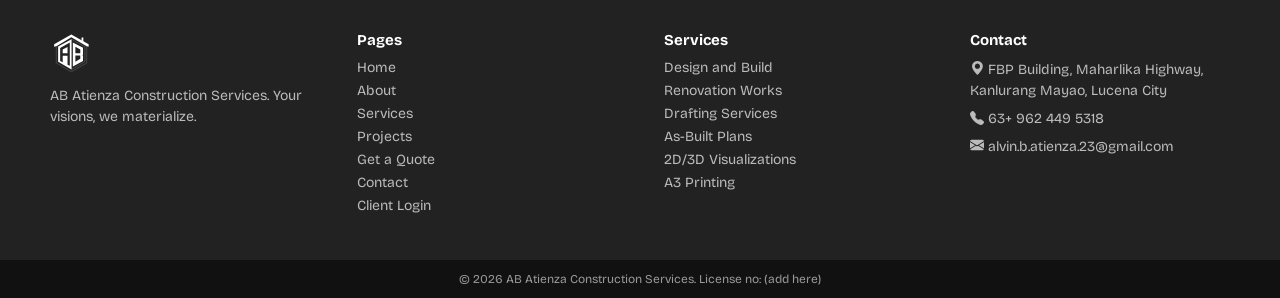
==== commit 2dd66156: "admin dashboard" ====
--- a/index.html
+++ b/index.html
@@ -203,25 +203,14 @@
     <div class="section gray">
       <p class="gold">What We Do</p>
       <h2 class="title">Our Services</h2>
-      <p class="sub">
-        Keep scrolling. The service cards stack up one on top of the other.
-      </p>
+      <p class="sub">Keep scrolling. The service cards stack up one on top of the other.</p>
       <div class="stack">
         <div class="stackcard">
           <div class="stacktext">
-            <span class="stacknum"
-              ><i class="bi bi-house-door-fill"></i> 01 / 06</span
-            >
+            <span class="stacknum"><i class="bi bi-house-door-fill"></i> 01 / 06</span>
             <h3>Design and Build</h3>
-            <p>
-              Your house from idea to finished building, designed and built by
-              one team.
-            </p>
-            <div class="stacktags">
-              <span class="stacktag">Drafting and 2D/3D visuals</span
-              ><span class="stacktag">Construction</span
-              ><span class="stacktag">Finishing works</span>
-            </div>
+            <p>Your house from idea to finished building, designed and built by one team.</p>
+            <div class="stacktags"><span class="stacktag">Drafting and 2D/3D visuals</span><span class="stacktag">Construction</span><span class="stacktag">Finishing works</span></div>
             <a class="btn" href="services.html">Learn more</a>
           </div>
           <img src="images/services/designtobuild.jpg" alt="Design and Build" />
@@ -230,14 +219,8 @@
           <div class="stacktext">
             <span class="stacknum"><i class="bi bi-hammer"></i> 02 / 06</span>
             <h3>Renovation Works</h3>
-            <p>
-              New look, more space and a better layout for your existing home.
-            </p>
-            <div class="stacktags">
-              <span class="stacktag">Living room and ceiling renovations</span
-              ><span class="stacktag">Layout review</span
-              ><span class="stacktag">Finishing works</span>
-            </div>
+            <p>New look, more space and a better layout for your existing home.</p>
+            <div class="stacktags"><span class="stacktag">Living room and ceiling renovations</span><span class="stacktag">Layout review</span><span class="stacktag">Finishing works</span></div>
             <a class="btn" href="services.html">Learn more</a>
           </div>
           <img src="images/services/renovation.jpg" alt="Renovation Works" />
@@ -247,27 +230,17 @@
             <span class="stacknum"><i class="bi bi-rulers"></i> 03 / 06</span>
             <h3>Drafting Services</h3>
             <p>Clear architectural drawings of your project.</p>
-            <div class="stacktags">
-              <span class="stacktag">Architectural drawings</span
-              ><span class="stacktag">Floor plans and layouts</span>
-            </div>
+            <div class="stacktags"><span class="stacktag">Architectural drawings</span><span class="stacktag">Floor plans and layouts</span></div>
             <a class="btn" href="services.html">Learn more</a>
           </div>
           <img src="images/services/drawing.jpg" alt="Drafting Services" />
         </div>
         <div class="stackcard">
           <div class="stacktext">
-            <span class="stacknum"
-              ><i class="bi bi-file-earmark-text-fill"></i> 04 / 06</span
-            >
+            <span class="stacknum"><i class="bi bi-file-earmark-text-fill"></i> 04 / 06</span>
             <h3>As-Built Plans</h3>
-            <p>
-              Updated plans of your existing building, drawn as it stands today.
-            </p>
-            <div class="stacktags">
-              <span class="stacktag">Plans of your building</span
-              ><span class="stacktag">Useful before a renovation</span>
-            </div>
+            <p>Updated plans of your existing building, drawn as it stands today.</p>
+            <div class="stacktags"><span class="stacktag">Plans of your building</span><span class="stacktag">Useful before a renovation</span></div>
             <a class="btn" href="services.html">Learn more</a>
           </div>
           <img src="images/services/builtplans.jpg" alt="As-Built Plans" />
@@ -277,26 +250,17 @@
             <span class="stacknum"><i class="bi bi-box"></i> 05 / 06</span>
             <h3>2D/3D Visualizations</h3>
             <p>See your house in 2D and 3D before construction starts.</p>
-            <div class="stacktags">
-              <span class="stacktag">2D layouts</span
-              ><span class="stacktag">3D modeling and rendering</span
-              ><span class="stacktag">Digital walkthroughs</span>
-            </div>
+            <div class="stacktags"><span class="stacktag">2D layouts</span><span class="stacktag">3D modeling and rendering</span><span class="stacktag">Digital walkthroughs</span></div>
             <a class="btn" href="services.html">Learn more</a>
           </div>
           <img src="images/services/drafting.jpg" alt="2D/3D Visualizations" />
         </div>
         <div class="stackcard">
           <div class="stacktext">
-            <span class="stacknum"
-              ><i class="bi bi-printer-fill"></i> 06 / 06</span
-            >
+            <span class="stacknum"><i class="bi bi-printer-fill"></i> 06 / 06</span>
             <h3>A3 Printing</h3>
             <p>Large prints of your plans and layouts.</p>
-            <div class="stacktags">
-              <span class="stacktag">A3 prints of plans</span
-              ><span class="stacktag">Layouts and drawings</span>
-            </div>
+            <div class="stacktags"><span class="stacktag">A3 prints of plans</span><span class="stacktag">Layouts and drawings</span></div>
             <a class="btn" href="services.html">Learn more</a>
           </div>
           <img src="images/services/drawing.jpg" alt="A3 Printing" />
@@ -382,43 +346,40 @@
 
     <div class="section gray">
       <h2 class="title center">What Our Clients Say</h2>
-      <!-- placeholder reviews: replace with real client feedback -->
+      <!-- sample reviews: replace them with real feedback from clients -->
       <div class="marquee">
         <div class="track" id="track1">
+          
           <div class="review">
-            <p>
-              Great work and fair pricing. The crew was professional from start
-              to finish.
-            </p>
+            <div class="stars"><i class="bi bi-star-fill"></i><i class="bi bi-star-fill"></i><i class="bi bi-star-fill"></i><i class="bi bi-star-fill"></i><i class="bi bi-star-fill"></i></div>
+            <p>We came with a rough sketch and left with a full plan and 3D views. Seeing the house before construction helped us settle the layout, and they explained the cost of every stage clearly.</p>
             <div class="person">
-              <img src="images/clients/kian.png" alt="Client" /><b>Kian Son</b>
+              <img src="images/clients/kian.png" alt="Kian Son" />
+              <div><b>Kian Son</b><span>Design and Build client, Lucena City</span></div>
             </div>
           </div>
           <div class="review">
-            <p>
-              Smooth process and good communication. Happy with how everything
-              turned out.
-            </p>
+            <div class="stars"><i class="bi bi-star-fill"></i><i class="bi bi-star-fill"></i><i class="bi bi-star-fill"></i><i class="bi bi-star-fill"></i><i class="bi bi-star-fill"></i></div>
+            <p>The living room and ceiling renovation was clean and finished on schedule. The crew covered our furniture, and every change we asked for was priced and agreed on before they started.</p>
             <div class="person">
-              <img src="images/clients/jose.jpg" alt="Client" /><b
-                >Jose Pundan</b
-              >
+              <img src="images/clients/jose.jpg" alt="Jose Pundan" />
+              <div><b>Jose Pundan</b><span>Renovation client, Lucena City</span></div>
             </div>
           </div>
           <div class="review">
-            <p>Reliable team that delivers. Would hire them again.</p>
+            <div class="stars"><i class="bi bi-star-fill"></i><i class="bi bi-star-fill"></i><i class="bi bi-star-fill"></i><i class="bi bi-star-fill"></i><i class="bi bi-star-fill"></i></div>
+            <p>We built our two-storey house with AB Atienza. I got photo updates every week, so I always knew where the project stood. The turnover was smooth and the finishing was neat.</p>
             <div class="person">
-              <img src="images/clients/alex.jpg" alt="Client" /><b
-                >Alexander Murilla</b
-              >
+              <img src="images/clients/alex.jpg" alt="Alexander Murilla" />
+              <div><b>Alexander Murilla</b><span>Residential client, Quezon</span></div>
             </div>
           </div>
           <div class="review">
-            <p>Quality work and a respectful crew. Highly recommended.</p>
+            <div class="stars"><i class="bi bi-star-fill"></i><i class="bi bi-star-fill"></i><i class="bi bi-star-fill"></i><i class="bi bi-star-fill"></i><i class="bi bi-star-fill"></i></div>
+            <p>Good communication from the first meeting to turnover. Messages were answered quickly, and the as-built plans for our property were ready on the date they promised.</p>
             <div class="person">
-              <img src="images/clients/gerald.jpg" alt="Client" /><b
-                >Gerald Tesbe</b
-              >
+              <img src="images/clients/gerald.jpg" alt="Gerald Tesbe" />
+              <div><b>Gerald Tesbe</b><span>Property owner, Lucena City</span></div>
             </div>
           </div>
         </div>
--- a/css/styles.css
+++ b/css/styles.css
@@ -16,7 +16,7 @@
   --gutter: max(32px, calc((100% - 1180px) / 2));
   --section-y: 56px;
 
-  --review-w: 260px; /* review card width, used by the loop animation */
+  --review-w: 340px; /* review card width, used by the loop animation */
   --review-gap: 16px;
 }
 
@@ -540,6 +540,22 @@
   margin-right: 10px;
   border-radius: 50%;
 }
+.stars {
+  margin-bottom: 8px;
+  font-size: 13px;
+  color: #c9a13b;
+}
+.stars i {
+  margin-right: 2px;
+}
+.person b,
+.person span {
+  display: block;
+}
+.person span {
+  font-size: var(--fs-label);
+  color: #777;
+}
 
 .cta {
   display: flex;
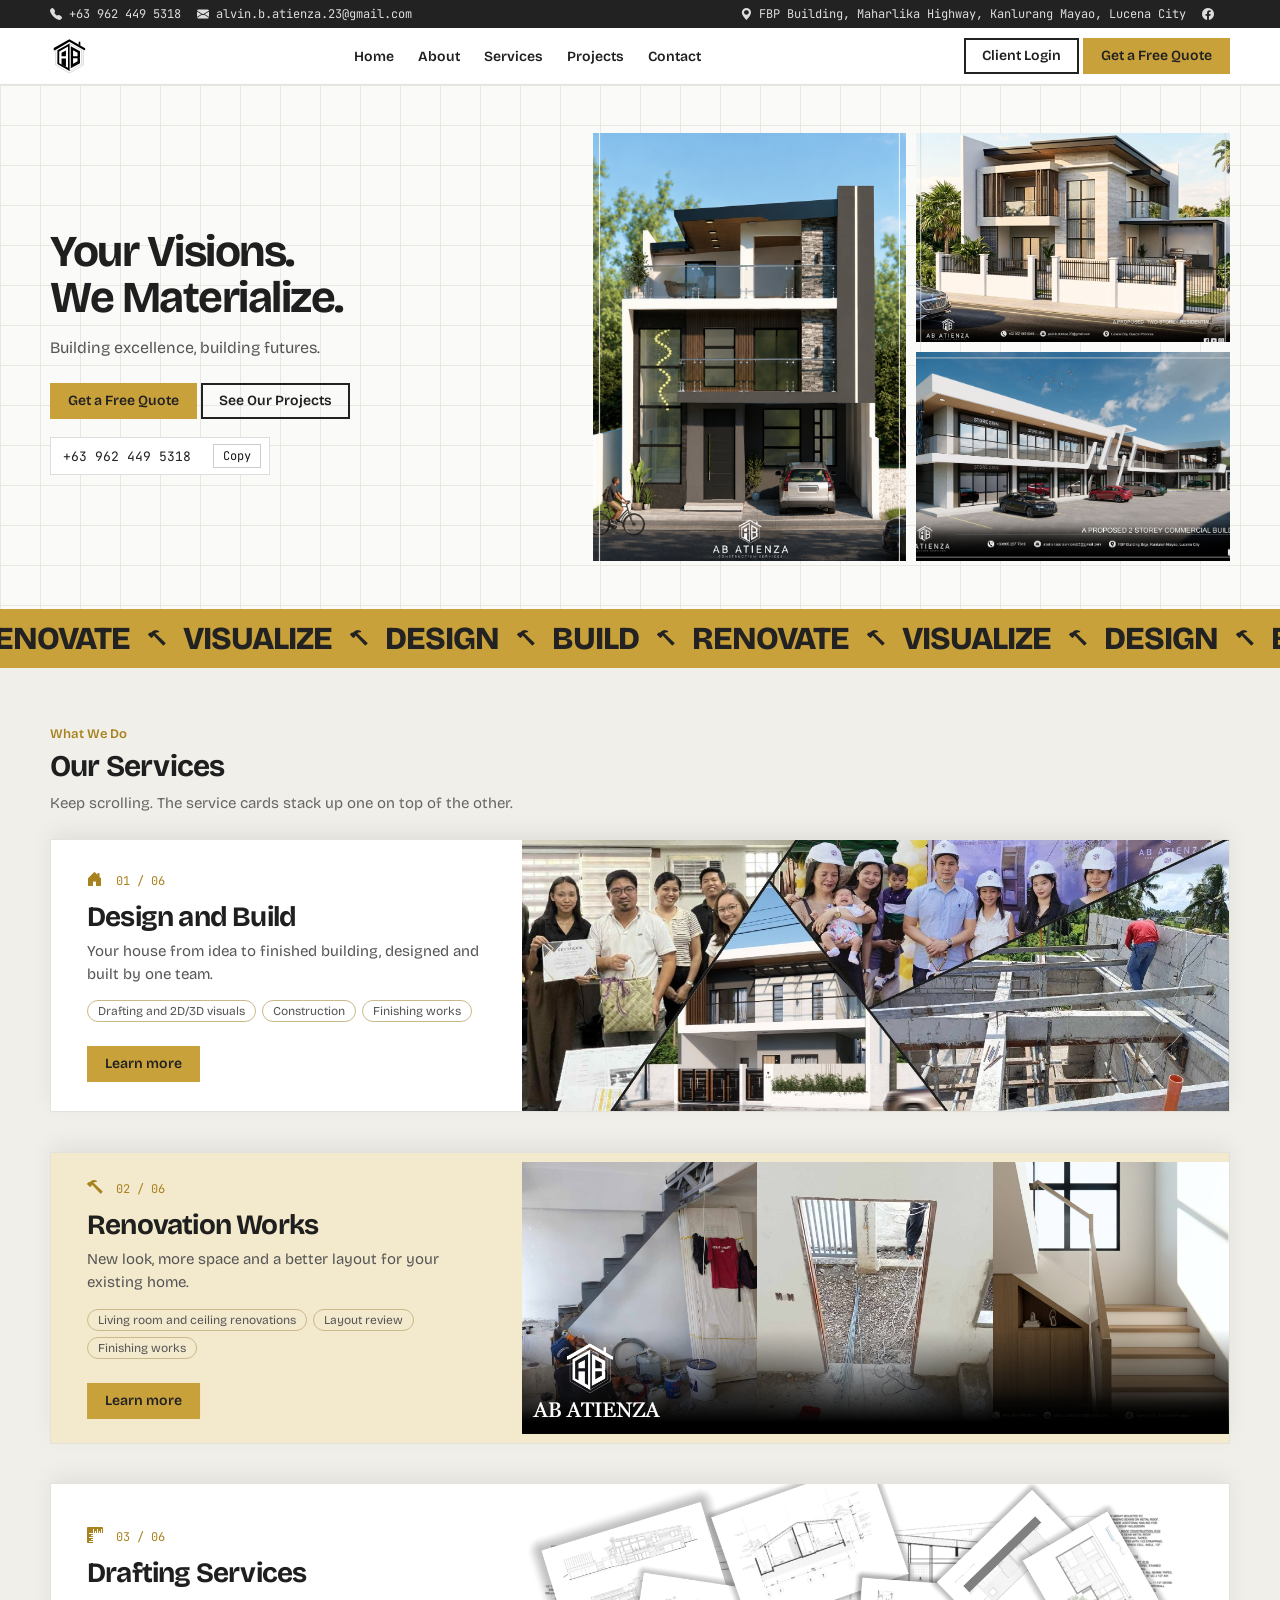
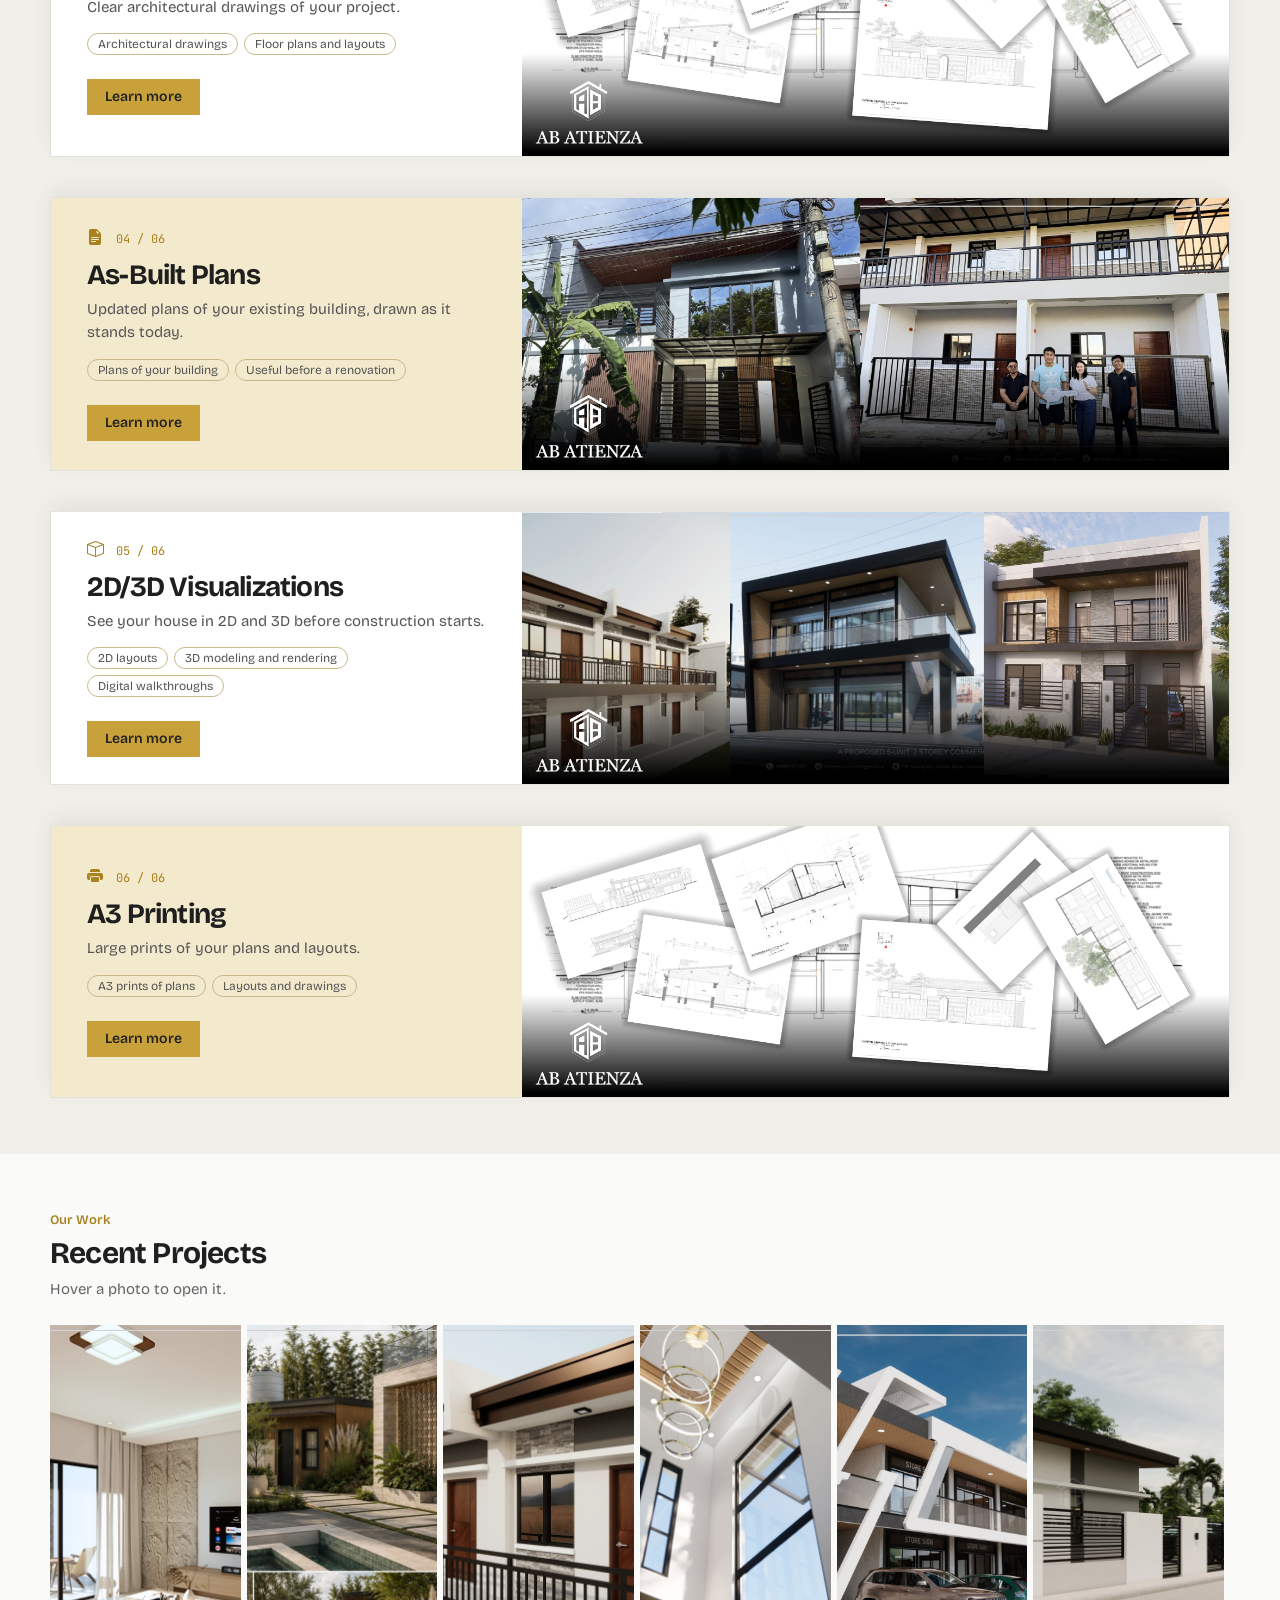
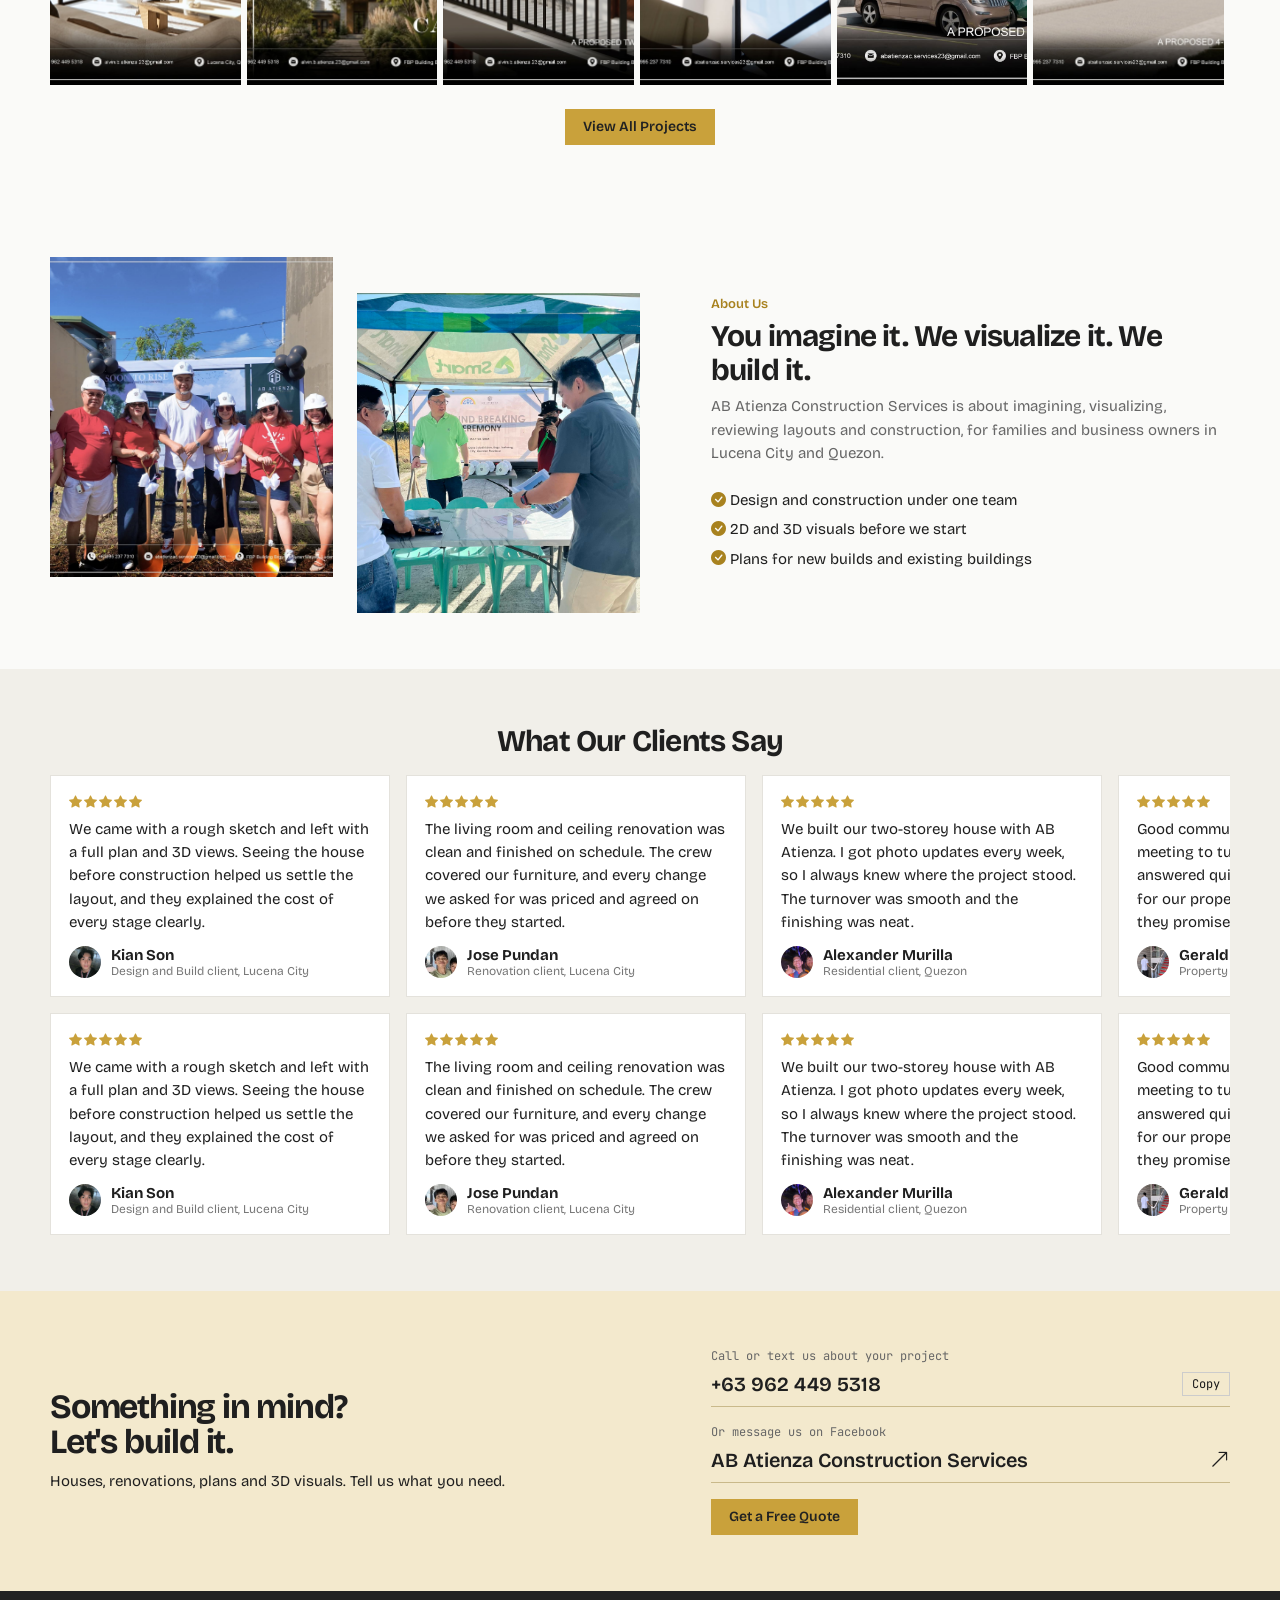
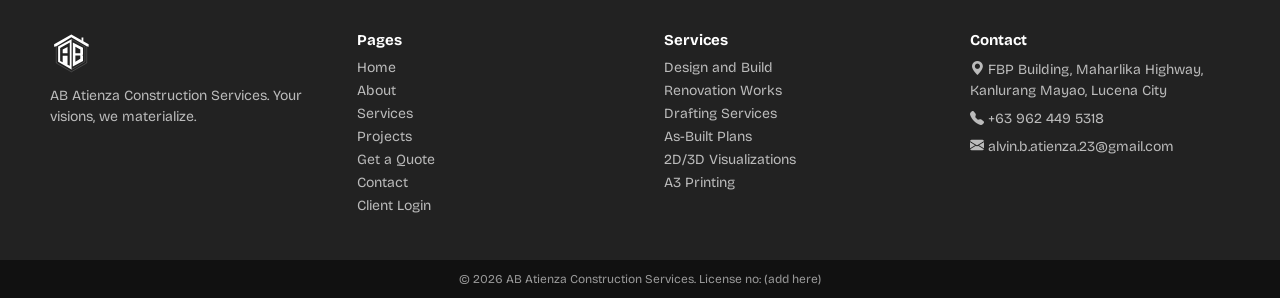
==== commit 69646035: "num" ====
--- a/index.html
+++ b/index.html
@@ -116,7 +116,7 @@
 
     <div class="topbar">
       <div>
-        <span><i class="bi bi-telephone-fill"></i> 63+ 962 449 5318</span
+        <span><i class="bi bi-telephone-fill"></i> +63 962 449 5318</span
         ><span
           ><i class="bi bi-envelope-fill"></i>
           alvin.b.atienza.23@gmail.com</span
@@ -159,7 +159,7 @@
         <a class="btn" href="quote.html">Get a Free Quote</a>
         <a class="btn2" href="projects.html">See Our Projects</a>
         <div class="phonechip">
-          <span>63+ 962 449 5318</span
+          <span>+63 962 449 5318</span
           ><button class="copybutton" onclick="copyPhone(this)">Copy</button>
         </div>
       </div>
@@ -203,14 +203,25 @@
     <div class="section gray">
       <p class="gold">What We Do</p>
       <h2 class="title">Our Services</h2>
-      <p class="sub">Keep scrolling. The service cards stack up one on top of the other.</p>
+      <p class="sub">
+        Keep scrolling. The service cards stack up one on top of the other.
+      </p>
       <div class="stack">
         <div class="stackcard">
           <div class="stacktext">
-            <span class="stacknum"><i class="bi bi-house-door-fill"></i> 01 / 06</span>
+            <span class="stacknum"
+              ><i class="bi bi-house-door-fill"></i> 01 / 06</span
+            >
             <h3>Design and Build</h3>
-            <p>Your house from idea to finished building, designed and built by one team.</p>
-            <div class="stacktags"><span class="stacktag">Drafting and 2D/3D visuals</span><span class="stacktag">Construction</span><span class="stacktag">Finishing works</span></div>
+            <p>
+              Your house from idea to finished building, designed and built by
+              one team.
+            </p>
+            <div class="stacktags">
+              <span class="stacktag">Drafting and 2D/3D visuals</span
+              ><span class="stacktag">Construction</span
+              ><span class="stacktag">Finishing works</span>
+            </div>
             <a class="btn" href="services.html">Learn more</a>
           </div>
           <img src="images/services/designtobuild.jpg" alt="Design and Build" />
@@ -219,8 +230,14 @@
           <div class="stacktext">
             <span class="stacknum"><i class="bi bi-hammer"></i> 02 / 06</span>
             <h3>Renovation Works</h3>
-            <p>New look, more space and a better layout for your existing home.</p>
-            <div class="stacktags"><span class="stacktag">Living room and ceiling renovations</span><span class="stacktag">Layout review</span><span class="stacktag">Finishing works</span></div>
+            <p>
+              New look, more space and a better layout for your existing home.
+            </p>
+            <div class="stacktags">
+              <span class="stacktag">Living room and ceiling renovations</span
+              ><span class="stacktag">Layout review</span
+              ><span class="stacktag">Finishing works</span>
+            </div>
             <a class="btn" href="services.html">Learn more</a>
           </div>
           <img src="images/services/renovation.jpg" alt="Renovation Works" />
@@ -230,17 +247,27 @@
             <span class="stacknum"><i class="bi bi-rulers"></i> 03 / 06</span>
             <h3>Drafting Services</h3>
             <p>Clear architectural drawings of your project.</p>
-            <div class="stacktags"><span class="stacktag">Architectural drawings</span><span class="stacktag">Floor plans and layouts</span></div>
+            <div class="stacktags">
+              <span class="stacktag">Architectural drawings</span
+              ><span class="stacktag">Floor plans and layouts</span>
+            </div>
             <a class="btn" href="services.html">Learn more</a>
           </div>
           <img src="images/services/drawing.jpg" alt="Drafting Services" />
         </div>
         <div class="stackcard">
           <div class="stacktext">
-            <span class="stacknum"><i class="bi bi-file-earmark-text-fill"></i> 04 / 06</span>
+            <span class="stacknum"
+              ><i class="bi bi-file-earmark-text-fill"></i> 04 / 06</span
+            >
             <h3>As-Built Plans</h3>
-            <p>Updated plans of your existing building, drawn as it stands today.</p>
-            <div class="stacktags"><span class="stacktag">Plans of your building</span><span class="stacktag">Useful before a renovation</span></div>
+            <p>
+              Updated plans of your existing building, drawn as it stands today.
+            </p>
+            <div class="stacktags">
+              <span class="stacktag">Plans of your building</span
+              ><span class="stacktag">Useful before a renovation</span>
+            </div>
             <a class="btn" href="services.html">Learn more</a>
           </div>
           <img src="images/services/builtplans.jpg" alt="As-Built Plans" />
@@ -250,17 +277,26 @@
             <span class="stacknum"><i class="bi bi-box"></i> 05 / 06</span>
             <h3>2D/3D Visualizations</h3>
             <p>See your house in 2D and 3D before construction starts.</p>
-            <div class="stacktags"><span class="stacktag">2D layouts</span><span class="stacktag">3D modeling and rendering</span><span class="stacktag">Digital walkthroughs</span></div>
+            <div class="stacktags">
+              <span class="stacktag">2D layouts</span
+              ><span class="stacktag">3D modeling and rendering</span
+              ><span class="stacktag">Digital walkthroughs</span>
+            </div>
             <a class="btn" href="services.html">Learn more</a>
           </div>
           <img src="images/services/drafting.jpg" alt="2D/3D Visualizations" />
         </div>
         <div class="stackcard">
           <div class="stacktext">
-            <span class="stacknum"><i class="bi bi-printer-fill"></i> 06 / 06</span>
+            <span class="stacknum"
+              ><i class="bi bi-printer-fill"></i> 06 / 06</span
+            >
             <h3>A3 Printing</h3>
             <p>Large prints of your plans and layouts.</p>
-            <div class="stacktags"><span class="stacktag">A3 prints of plans</span><span class="stacktag">Layouts and drawings</span></div>
+            <div class="stacktags">
+              <span class="stacktag">A3 prints of plans</span
+              ><span class="stacktag">Layouts and drawings</span>
+            </div>
             <a class="btn" href="services.html">Learn more</a>
           </div>
           <img src="images/services/drawing.jpg" alt="A3 Printing" />
@@ -349,37 +385,76 @@
       <!-- sample reviews: replace them with real feedback from clients -->
       <div class="marquee">
         <div class="track" id="track1">
-          
           <div class="review">
-            <div class="stars"><i class="bi bi-star-fill"></i><i class="bi bi-star-fill"></i><i class="bi bi-star-fill"></i><i class="bi bi-star-fill"></i><i class="bi bi-star-fill"></i></div>
-            <p>We came with a rough sketch and left with a full plan and 3D views. Seeing the house before construction helped us settle the layout, and they explained the cost of every stage clearly.</p>
+            <div class="stars">
+              <i class="bi bi-star-fill"></i><i class="bi bi-star-fill"></i
+              ><i class="bi bi-star-fill"></i><i class="bi bi-star-fill"></i
+              ><i class="bi bi-star-fill"></i>
+            </div>
+            <p>
+              We came with a rough sketch and left with a full plan and 3D
+              views. Seeing the house before construction helped us settle the
+              layout, and they explained the cost of every stage clearly.
+            </p>
             <div class="person">
               <img src="images/clients/kian.png" alt="Kian Son" />
-              <div><b>Kian Son</b><span>Design and Build client, Lucena City</span></div>
+              <div>
+                <b>Kian Son</b><span>Design and Build client, Lucena City</span>
+              </div>
             </div>
           </div>
           <div class="review">
-            <div class="stars"><i class="bi bi-star-fill"></i><i class="bi bi-star-fill"></i><i class="bi bi-star-fill"></i><i class="bi bi-star-fill"></i><i class="bi bi-star-fill"></i></div>
-            <p>The living room and ceiling renovation was clean and finished on schedule. The crew covered our furniture, and every change we asked for was priced and agreed on before they started.</p>
+            <div class="stars">
+              <i class="bi bi-star-fill"></i><i class="bi bi-star-fill"></i
+              ><i class="bi bi-star-fill"></i><i class="bi bi-star-fill"></i
+              ><i class="bi bi-star-fill"></i>
+            </div>
+            <p>
+              The living room and ceiling renovation was clean and finished on
+              schedule. The crew covered our furniture, and every change we
+              asked for was priced and agreed on before they started.
+            </p>
             <div class="person">
               <img src="images/clients/jose.jpg" alt="Jose Pundan" />
-              <div><b>Jose Pundan</b><span>Renovation client, Lucena City</span></div>
+              <div>
+                <b>Jose Pundan</b><span>Renovation client, Lucena City</span>
+              </div>
             </div>
           </div>
           <div class="review">
-            <div class="stars"><i class="bi bi-star-fill"></i><i class="bi bi-star-fill"></i><i class="bi bi-star-fill"></i><i class="bi bi-star-fill"></i><i class="bi bi-star-fill"></i></div>
-            <p>We built our two-storey house with AB Atienza. I got photo updates every week, so I always knew where the project stood. The turnover was smooth and the finishing was neat.</p>
+            <div class="stars">
+              <i class="bi bi-star-fill"></i><i class="bi bi-star-fill"></i
+              ><i class="bi bi-star-fill"></i><i class="bi bi-star-fill"></i
+              ><i class="bi bi-star-fill"></i>
+            </div>
+            <p>
+              We built our two-storey house with AB Atienza. I got photo updates
+              every week, so I always knew where the project stood. The turnover
+              was smooth and the finishing was neat.
+            </p>
             <div class="person">
               <img src="images/clients/alex.jpg" alt="Alexander Murilla" />
-              <div><b>Alexander Murilla</b><span>Residential client, Quezon</span></div>
+              <div>
+                <b>Alexander Murilla</b><span>Residential client, Quezon</span>
+              </div>
             </div>
           </div>
           <div class="review">
-            <div class="stars"><i class="bi bi-star-fill"></i><i class="bi bi-star-fill"></i><i class="bi bi-star-fill"></i><i class="bi bi-star-fill"></i><i class="bi bi-star-fill"></i></div>
-            <p>Good communication from the first meeting to turnover. Messages were answered quickly, and the as-built plans for our property were ready on the date they promised.</p>
+            <div class="stars">
+              <i class="bi bi-star-fill"></i><i class="bi bi-star-fill"></i
+              ><i class="bi bi-star-fill"></i><i class="bi bi-star-fill"></i
+              ><i class="bi bi-star-fill"></i>
+            </div>
+            <p>
+              Good communication from the first meeting to turnover. Messages
+              were answered quickly, and the as-built plans for our property
+              were ready on the date they promised.
+            </p>
             <div class="person">
               <img src="images/clients/gerald.jpg" alt="Gerald Tesbe" />
-              <div><b>Gerald Tesbe</b><span>Property owner, Lucena City</span></div>
+              <div>
+                <b>Gerald Tesbe</b><span>Property owner, Lucena City</span>
+              </div>
             </div>
           </div>
         </div>
@@ -435,7 +510,7 @@
           <i class="bi bi-geo-alt-fill"></i> FBP Building, Maharlika Highway,
           Kanlurang Mayao, Lucena City
         </p>
-        <p><i class="bi bi-telephone-fill"></i> 63+ 962 449 5318</p>
+        <p><i class="bi bi-telephone-fill"></i> +63 962 449 5318</p>
         <p><i class="bi bi-envelope-fill"></i> alvin.b.atienza.23@gmail.com</p>
       </div>
     </div>
